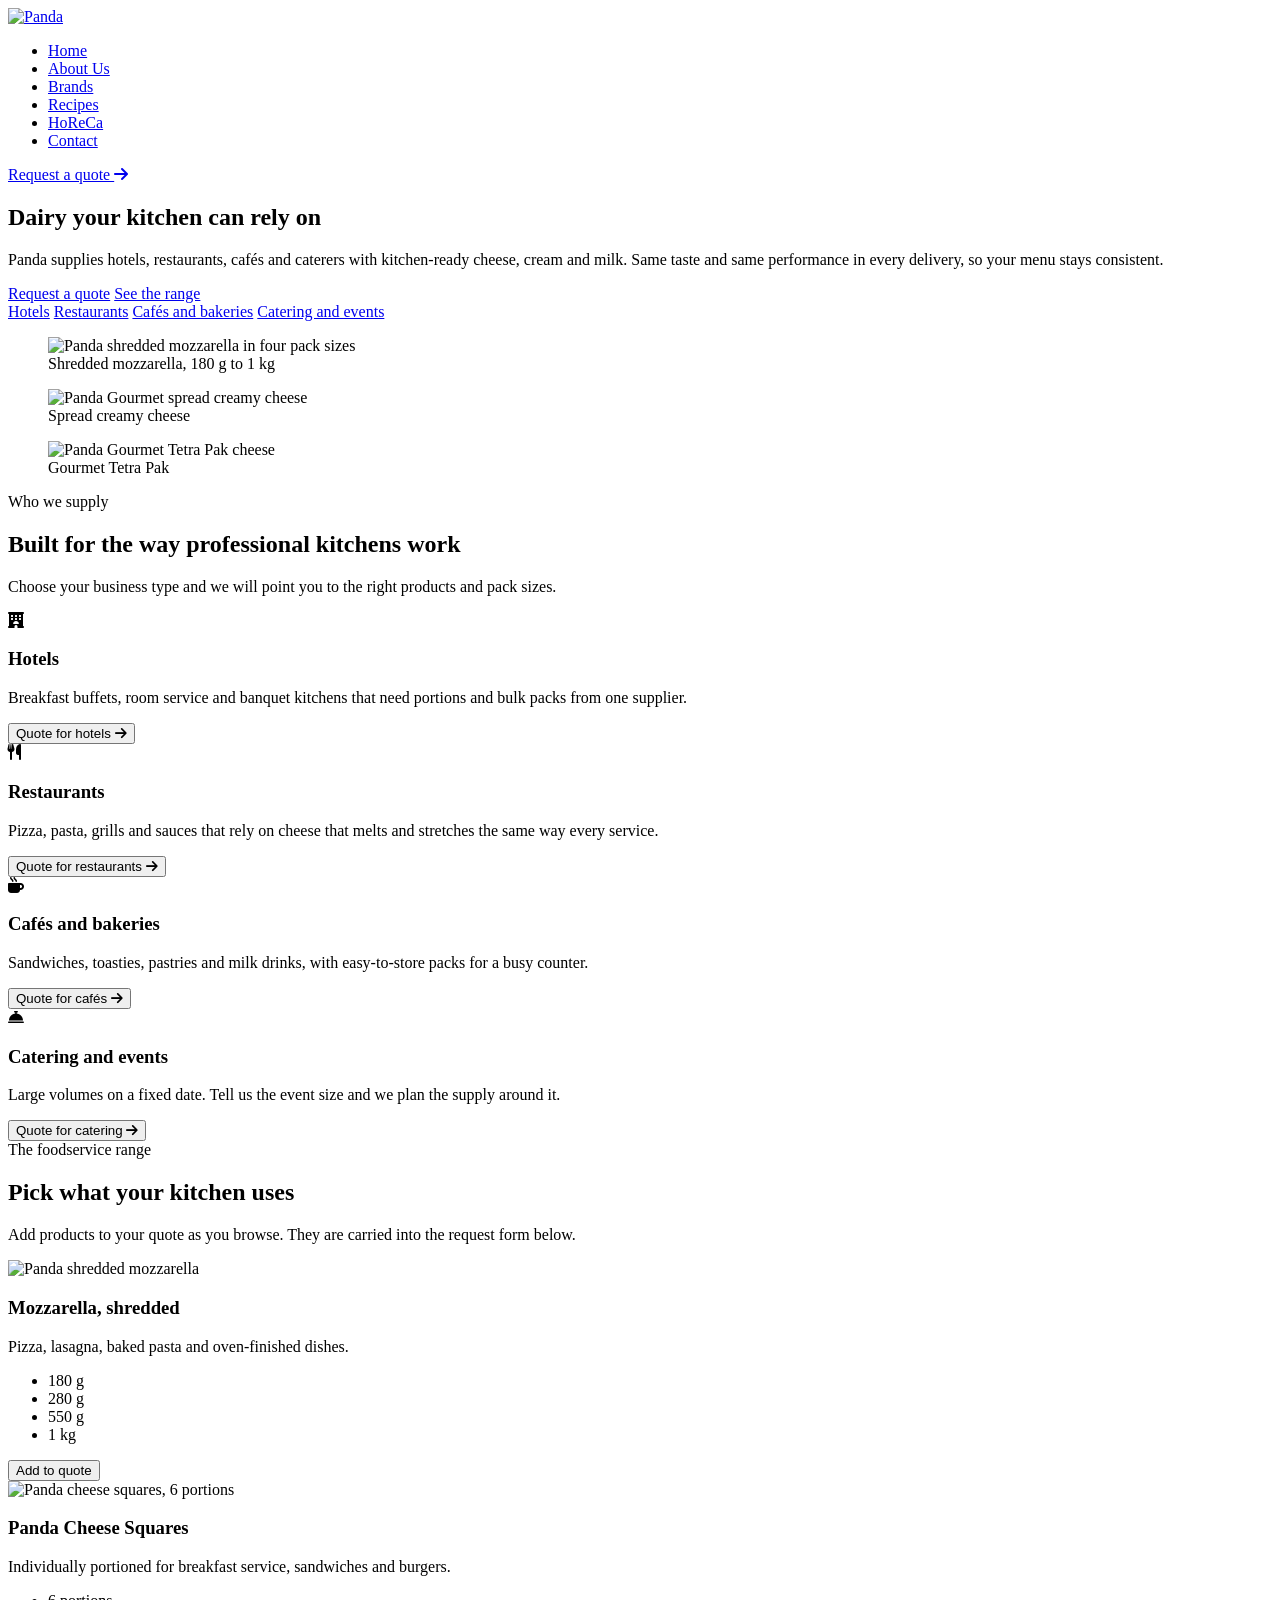
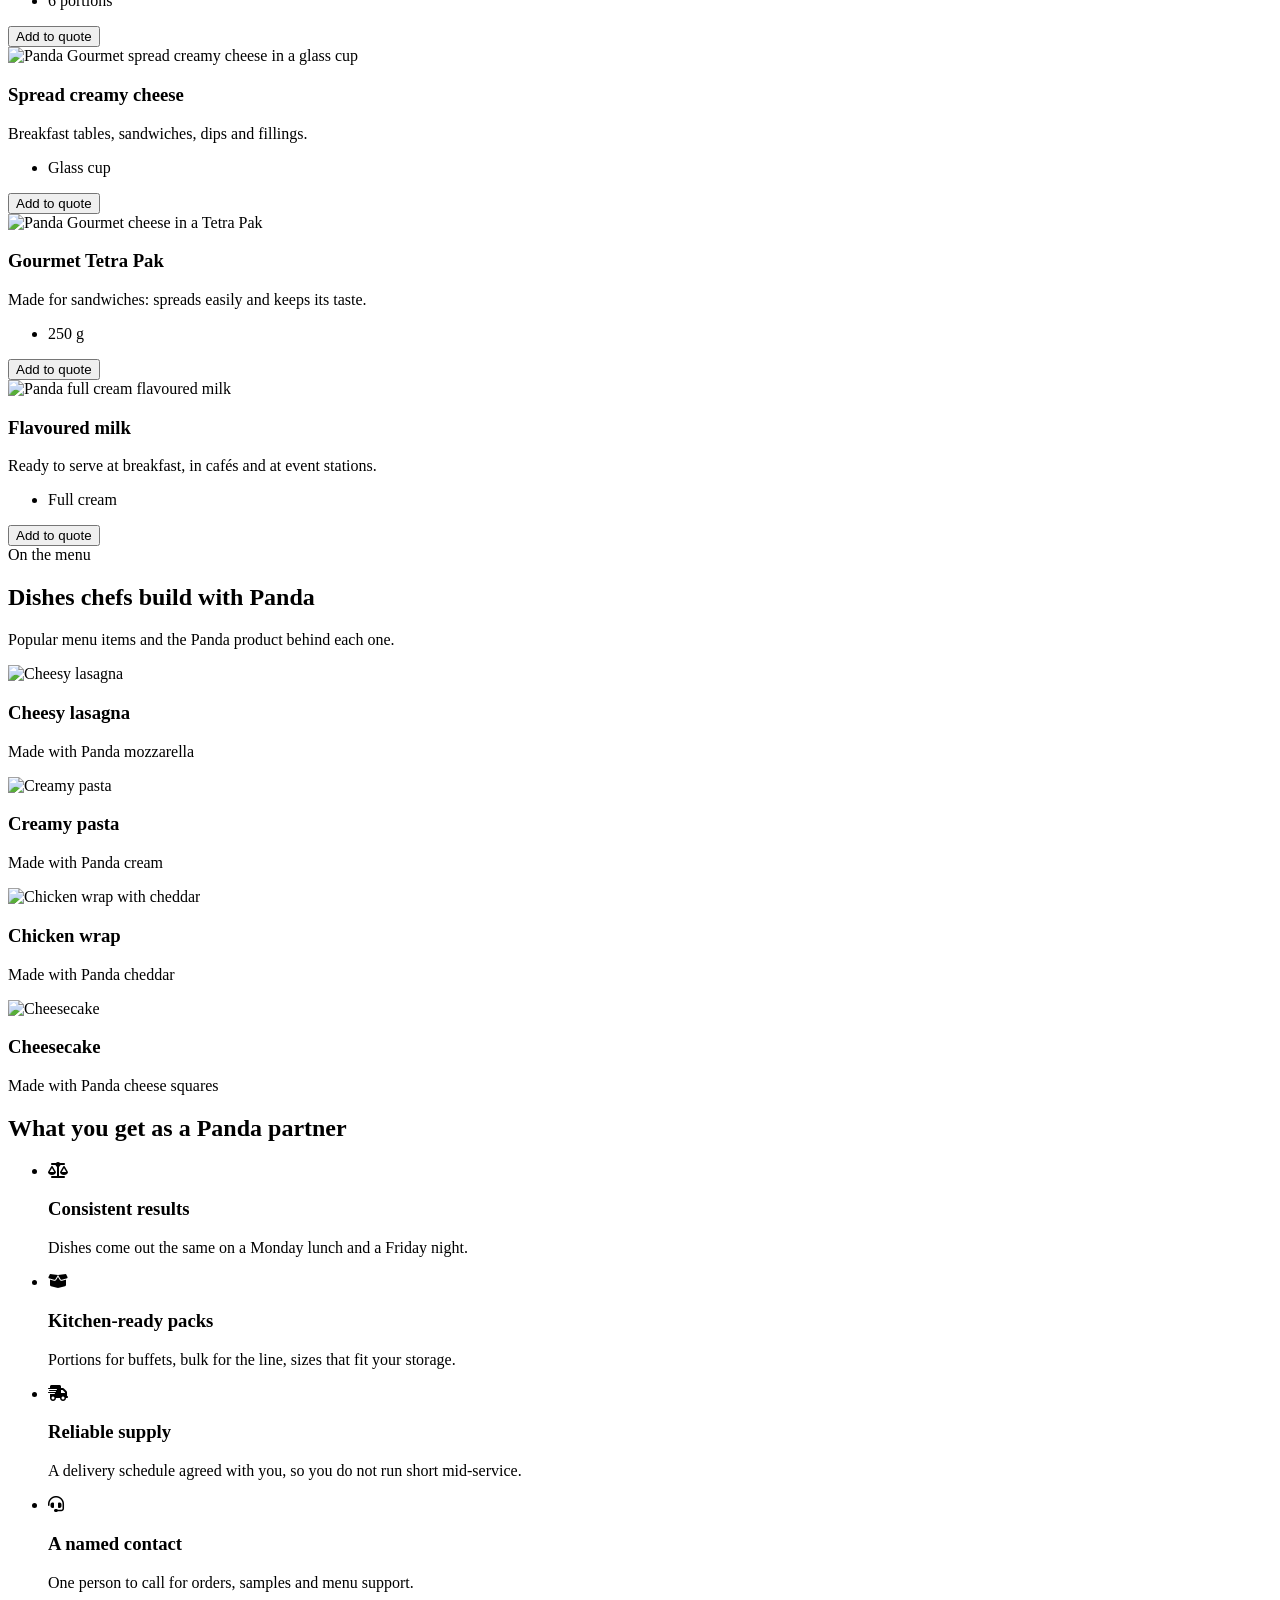
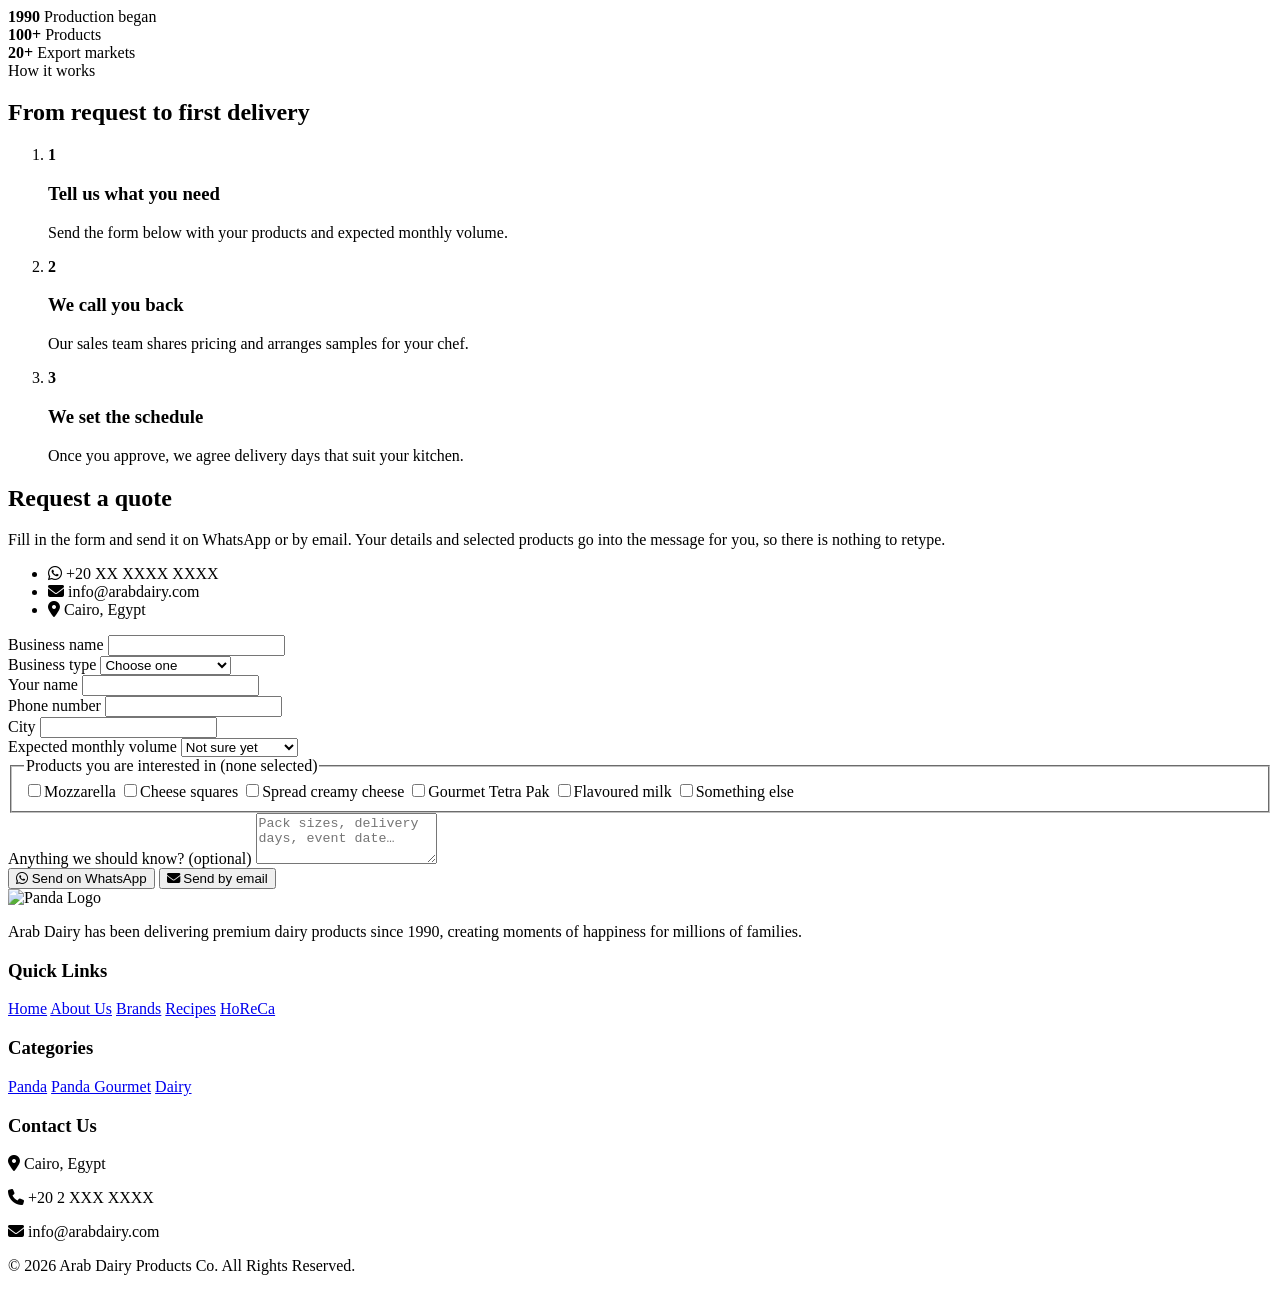
==== horeca.html @ bd4330ee "Add horeca.html for HoReCa section of website This HTML file contains the structure and content for " ====
<!DOCTYPE html>
<html lang="en">
 
<head>
 
    <meta charset="UTF-8">
    <meta name="viewport" content="width=device-width, initial-scale=1.0">
 
    <title>Panda for HoReCa | Arab Dairy</title>
    <meta name="description"
        content="Panda dairy for hotels, restaurants, cafés and caterers. Kitchen-ready packs, dependable supply and a quote in one message.">
 
    <!-- Your existing stylesheet first, then the HoReCa additions -->
    <link rel="stylesheet" href="style.css">
    <link rel="stylesheet" href="horeca.css">
 
    <!-- Font Awesome -->
    <link rel="stylesheet"
        href="https://cdnjs.cloudflare.com/ajax/libs/font-awesome/6.7.2/css/all.min.css">
 
    <!-- Google Font -->
    <link href="https://fonts.googleapis.com/css2?family=Poppins:wght@300;400;500;600;700;800&display=swap"
        rel="stylesheet">
 
</head>
 
<body class="horeca">
 
    <!-- ===========================
            HEADER
    ============================ -->
 
    <header>
 
        <nav class="navbar">
 
            <a href="index.html" class="logo">
                <img src="images/image014.png" alt="Panda">
            </a>
 
            <ul class="nav-links">
                <li><a href="index.html">Home</a></li>
                <li><a href="index.html#about">About Us</a></li>
                <li><a href="index.html#brands">Brands</a></li>
                <li><a href="index.html#recipes">Recipes</a></li>
                <li><a href="horeca.html" class="active">HoReCa</a></li>
                <li><a href="#contact">Contact</a></li>
            </ul>
 
            <a href="#quote" class="btn-nav">
                Request a quote
                <i class="fa-solid fa-arrow-right"></i>
            </a>
 
        </nav>
 
    </header>
 
 
    <main>
 
    <!-- ===========================
            HERO
    ============================ -->
 
    <section class="hc-hero">
 
        <div class="hc-hero-text">
 
            <h1>Dairy your kitchen can rely on</h1>
 
            <p class="lead">
                Panda supplies hotels, restaurants, cafés and caterers with
                kitchen-ready cheese, cream and milk. Same taste and same
                performance in every delivery, so your menu stays consistent.
            </p>
 
            <div class="hero-buttons">
                <a href="#quote" class="btn-primary">Request a quote</a>
                <a href="#range" class="btn-secondary">See the range</a>
            </div>
 
            <div class="hc-audience" aria-label="Who we supply">
                <a href="#segments">Hotels</a>
                <a href="#segments">Restaurants</a>
                <a href="#segments">Cafés and bakeries</a>
                <a href="#segments">Catering and events</a>
            </div>
 
        </div>
 
        <!-- Product board -->
        <div class="hc-board">
 
            <figure class="hc-tile hc-tile-lg">
                <img src="180g-280g-550g-1Kilo%20(1).png" alt="Panda shredded mozzarella in four pack sizes">
                <figcaption>Shredded mozzarella, 180 g to 1 kg</figcaption>
            </figure>
 
            <figure class="hc-tile">
                <img src="Gourmet-900%20cream-mouckup.png" alt="Panda Gourmet spread creamy cheese">
                <figcaption>Spread creamy cheese</figcaption>
            </figure>
 
            <figure class="hc-tile">
                <img src="PG%20Tetrapak250.jpeg" alt="Panda Gourmet Tetra Pak cheese">
                <figcaption>Gourmet Tetra Pak</figcaption>
            </figure>
 
        </div>
 
    </section>
 
 
    <!-- ===========================
            WHO WE SUPPLY
    ============================ -->
 
    <section class="hc-segments" id="segments">
 
        <div class="section-title">
            <span>Who we supply</span>
            <h2>Built for the way professional kitchens work</h2>
            <p>
                Choose your business type and we will point you to the
                right products and pack sizes.
            </p>
        </div>
 
        <div class="hc-segment-grid">
 
            <article class="hc-segment">
                <div class="hc-icon"><i class="fa-solid fa-hotel"></i></div>
                <h3>Hotels</h3>
                <p>Breakfast buffets, room service and banquet kitchens that need portions and bulk packs from one supplier.</p>
                <button type="button" class="hc-link" data-type="Hotel">
                    Quote for hotels <i class="fa-solid fa-arrow-right"></i>
                </button>
            </article>
 
            <article class="hc-segment">
                <div class="hc-icon"><i class="fa-solid fa-utensils"></i></div>
                <h3>Restaurants</h3>
                <p>Pizza, pasta, grills and sauces that rely on cheese that melts and stretches the same way every service.</p>
                <button type="button" class="hc-link" data-type="Restaurant">
                    Quote for restaurants <i class="fa-solid fa-arrow-right"></i>
                </button>
            </article>
 
            <article class="hc-segment">
                <div class="hc-icon"><i class="fa-solid fa-mug-hot"></i></div>
                <h3>Cafés and bakeries</h3>
                <p>Sandwiches, toasties, pastries and milk drinks, with easy-to-store packs for a busy counter.</p>
                <button type="button" class="hc-link" data-type="Café or bakery">
                    Quote for cafés <i class="fa-solid fa-arrow-right"></i>
                </button>
            </article>
 
            <article class="hc-segment">
                <div class="hc-icon"><i class="fa-solid fa-bell-concierge"></i></div>
                <h3>Catering and events</h3>
                <p>Large volumes on a fixed date. Tell us the event size and we plan the supply around it.</p>
                <button type="button" class="hc-link" data-type="Catering or events">
                    Quote for catering <i class="fa-solid fa-arrow-right"></i>
                </button>
            </article>
 
        </div>
 
    </section>
 
 
    <!-- ===========================
            PRODUCT RANGE
    ============================ -->
 
    <section class="hc-range" id="range">
 
        <div class="section-title">
            <span>The foodservice range</span>
            <h2>Pick what your kitchen uses</h2>
            <p>
                Add products to your quote as you browse. They are
                carried into the request form below.
            </p>
        </div>
 
        <!--
            TODO: confirm pack sizes and add any foodservice items
            (cheddar, cooking cream, etc.) with their own photos.
        -->
 
        <div class="hc-product-grid">
 
            <article class="hc-product">
                <div class="hc-product-img">
                    <img src="180g-280g-550g-1Kilo%20(1).png" alt="Panda shredded mozzarella">
                </div>
                <div class="hc-product-body">
                    <h3>Mozzarella, shredded</h3>
                    <p>Pizza, lasagna, baked pasta and oven-finished dishes.</p>
                    <ul class="hc-sizes">
                        <li>180 g</li><li>280 g</li><li>550 g</li><li>1 kg</li>
                    </ul>
                    <button type="button" class="hc-add" data-product="Mozzarella (shredded)">Add to quote</button>
                </div>
            </article>
 
            <article class="hc-product">
                <div class="hc-product-img">
                    <img src="6%20pc.jpeg" alt="Panda cheese squares, 6 portions">
                </div>
                <div class="hc-product-body">
                    <h3>Panda Cheese Squares</h3>
                    <p>Individually portioned for breakfast service, sandwiches and burgers.</p>
                    <ul class="hc-sizes">
                        <li>6 portions</li>
                    </ul>
                    <button type="button" class="hc-add" data-product="Panda Cheese Squares">Add to quote</button>
                </div>
            </article>
 
            <article class="hc-product">
                <div class="hc-product-img">
                    <img src="Gourmet-900%20cream-mouckup.png" alt="Panda Gourmet spread creamy cheese in a glass cup">
                </div>
                <div class="hc-product-body">
                    <h3>Spread creamy cheese</h3>
                    <p>Breakfast tables, sandwiches, dips and fillings.</p>
                    <ul class="hc-sizes">
                        <li>Glass cup</li>
                    </ul>
                    <button type="button" class="hc-add" data-product="Spread creamy cheese">Add to quote</button>
                </div>
            </article>
 
            <article class="hc-product">
                <div class="hc-product-img">
                    <img src="PG%20Tetrapak250.jpeg" alt="Panda Gourmet cheese in a Tetra Pak">
                </div>
                <div class="hc-product-body">
                    <h3>Gourmet Tetra Pak</h3>
                    <p>Made for sandwiches: spreads easily and keeps its taste.</p>
                    <ul class="hc-sizes">
                        <li>250 g</li>
                    </ul>
                    <button type="button" class="hc-add" data-product="Gourmet Tetra Pak">Add to quote</button>
                </div>
            </article>
 
            <article class="hc-product">
                <div class="hc-product-img">
                    <img src="flavored-milk1%20(1).png" alt="Panda full cream flavoured milk">
                </div>
                <div class="hc-product-body">
                    <h3>Flavoured milk</h3>
                    <p>Ready to serve at breakfast, in cafés and at event stations.</p>
                    <ul class="hc-sizes">
                        <li>Full cream</li>
                    </ul>
                    <button type="button" class="hc-add" data-product="Flavoured milk">Add to quote</button>
                </div>
            </article>
 
        </div>
 
    </section>
 
 
    <!-- ===========================
            KITCHEN RECIPES
    ============================ -->
 
    <section class="hc-dishes" id="dishes">
 
        <div class="section-title">
            <span>On the menu</span>
            <h2>Dishes chefs build with Panda</h2>
            <p>
                Popular menu items and the Panda product behind each one.
            </p>
        </div>
 
        <div class="hc-dish-grid">
 
            <article class="hc-dish">
                <img src="images/recipes/dinner1.jpg" alt="Cheesy lasagna">
                <div>
                    <h3>Cheesy lasagna</h3>
                    <p>Made with Panda mozzarella</p>
                </div>
            </article>
 
            <article class="hc-dish">
                <img src="images/recipes/lunch1.jpg" alt="Creamy pasta">
                <div>
                    <h3>Creamy pasta</h3>
                    <p>Made with Panda cream</p>
                </div>
            </article>
 
            <article class="hc-dish">
                <img src="images/recipes/lunch2.jpg" alt="Chicken wrap with cheddar">
                <div>
                    <h3>Chicken wrap</h3>
                    <p>Made with Panda cheddar</p>
                </div>
            </article>
 
            <article class="hc-dish">
                <img src="images/recipes/dessert1.jpg" alt="Cheesecake">
                <div>
                    <h3>Cheesecake</h3>
                    <p>Made with Panda cheese squares</p>
                </div>
            </article>
 
        </div>
 
    </section>
 
 
    <!-- ===========================
            WHY PANDA + NUMBERS
    ============================ -->
 
    <section class="hc-why">
 
        <div class="hc-why-inner">
 
            <div class="hc-why-copy">
                <h2>What you get as a Panda partner</h2>
 
                <ul class="hc-benefits">
                    <li>
                        <i class="fa-solid fa-scale-balanced"></i>
                        <div>
                            <h3>Consistent results</h3>
                            <p>Dishes come out the same on a Monday lunch and a Friday night.</p>
                        </div>
                    </li>
                    <li>
                        <i class="fa-solid fa-box-open"></i>
                        <div>
                            <h3>Kitchen-ready packs</h3>
                            <p>Portions for buffets, bulk for the line, sizes that fit your storage.</p>
                        </div>
                    </li>
                    <li>
                        <i class="fa-solid fa-truck-fast"></i>
                        <div>
                            <h3>Reliable supply</h3>
                            <p>A delivery schedule agreed with you, so you do not run short mid-service.</p>
                        </div>
                    </li>
                    <li>
                        <i class="fa-solid fa-headset"></i>
                        <div>
                            <h3>A named contact</h3>
                            <p>One person to call for orders, samples and menu support.</p>
                        </div>
                    </li>
                </ul>
            </div>
 
            <div class="hc-numbers">
                <div>
                    <strong>1990</strong>
                    <span>Production began</span>
                </div>
                <div>
                    <strong>100+</strong>
                    <span>Products</span>
                </div>
                <div>
                    <strong>20+</strong>
                    <span>Export markets</span>
                </div>
            </div>
 
        </div>
 
    </section>
 
 
    <!-- ===========================
            HOW IT WORKS
    ============================ -->
 
    <section class="hc-steps">
 
        <div class="section-title">
            <span>How it works</span>
            <h2>From request to first delivery</h2>
        </div>
 
        <ol class="hc-step-list">
            <li>
                <b>1</b>
                <h3>Tell us what you need</h3>
                <p>Send the form below with your products and expected monthly volume.</p>
            </li>
            <li>
                <b>2</b>
                <h3>We call you back</h3>
                <p>Our sales team shares pricing and arranges samples for your chef.</p>
            </li>
            <li>
                <b>3</b>
                <h3>We set the schedule</h3>
                <p>Once you approve, we agree delivery days that suit your kitchen.</p>
            </li>
        </ol>
 
    </section>
 
 
    <!-- ===========================
            QUOTE FORM
    ============================ -->
 
    <section class="hc-quote" id="quote">
 
        <div class="hc-quote-grid">
 
            <div class="hc-quote-side">
                <h2>Request a quote</h2>
                <p>
                    Fill in the form and send it on WhatsApp or by email.
                    Your details and selected products go into the message
                    for you, so there is nothing to retype.
                </p>
 
                <ul class="hc-contact-list">
                    <li><i class="fa-brands fa-whatsapp"></i> +20 XX XXXX XXXX</li>
                    <li><i class="fa-solid fa-envelope"></i> info@arabdairy.com</li>
                    <li><i class="fa-solid fa-location-dot"></i> Cairo, Egypt</li>
                </ul>
 
                <!-- TODO: add the PDF to /downloads and uncomment
                <a href="downloads/panda-horeca-catalog.pdf" class="btn-secondary" download>
                    <i class="fa-solid fa-file-arrow-down"></i> Download the catalog
                </a>
                -->
            </div>
 
            <form id="quoteForm" class="hc-form" novalidate>
 
                <div class="hc-field">
                    <label for="business">Business name</label>
                    <input id="business" name="business" type="text" autocomplete="organization" required>
                </div>
 
                <div class="hc-field">
                    <label for="btype">Business type</label>
                    <select id="btype" name="btype" required>
                        <option value="">Choose one</option>
                        <option>Hotel</option>
                        <option>Restaurant</option>
                        <option>Café or bakery</option>
                        <option>Catering or events</option>
                        <option>Other</option>
                    </select>
                </div>
 
                <div class="hc-field">
                    <label for="person">Your name</label>
                    <input id="person" name="person" type="text" autocomplete="name" required>
                </div>
 
                <div class="hc-field">
                    <label for="phone">Phone number</label>
                    <input id="phone" name="phone" type="tel" autocomplete="tel" required>
                </div>
 
                <div class="hc-field">
                    <label for="city">City</label>
                    <input id="city" name="city" type="text" autocomplete="address-level2" required>
                </div>
 
                <div class="hc-field">
                    <label for="volume">Expected monthly volume</label>
                    <select id="volume" name="volume">
                        <option value="">Not sure yet</option>
                        <option>Under 100 kg</option>
                        <option>100 to 500 kg</option>
                        <option>500 kg to 2 tons</option>
                        <option>Over 2 tons</option>
                    </select>
                </div>
 
                <fieldset class="hc-field hc-wide">
                    <legend>Products you are interested in <span id="selCount" aria-live="polite">(none selected)</span></legend>
                    <div class="hc-checks">
                        <label><input type="checkbox" name="products" value="Mozzarella (shredded)"><span>Mozzarella</span></label>
                        <label><input type="checkbox" name="products" value="Panda Cheese Squares"><span>Cheese squares</span></label>
                        <label><input type="checkbox" name="products" value="Spread creamy cheese"><span>Spread creamy cheese</span></label>
                        <label><input type="checkbox" name="products" value="Gourmet Tetra Pak"><span>Gourmet Tetra Pak</span></label>
                        <label><input type="checkbox" name="products" value="Flavoured milk"><span>Flavoured milk</span></label>
                        <label><input type="checkbox" name="products" value="Other products"><span>Something else</span></label>
                    </div>
                </fieldset>
 
                <div class="hc-field hc-wide">
                    <label for="notes">Anything we should know? (optional)</label>
                    <textarea id="notes" name="notes" rows="3"
                        placeholder="Pack sizes, delivery days, event date…"></textarea>
                </div>
 
                <p id="formMsg" class="hc-msg hc-wide" role="alert" hidden></p>
 
                <div class="hc-actions hc-wide">
                    <button type="button" class="btn-primary" data-channel="whatsapp">
                        <i class="fa-brands fa-whatsapp"></i> Send on WhatsApp
                    </button>
                    <button type="button" class="btn-secondary" data-channel="email">
                        <i class="fa-solid fa-envelope"></i> Send by email
                    </button>
                </div>
 
            </form>
 
        </div>
 
    </section>
 
    </main>
 
 
    <!-- ===========================
            FOOTER
    ============================ -->
 
    <footer id="contact">
 
        <div class="footer-container">
 
            <div class="footer-box">
                <img src="images/logo-white.png" class="footer-logo" alt="Panda Logo">
                <p>
                    Arab Dairy has been delivering premium dairy
                    products since 1990, creating moments of happiness
                    for millions of families.
                </p>
            </div>
 
            <div class="footer-box">
                <h3>Quick Links</h3>
                <a href="index.html">Home</a>
                <a href="index.html#about">About Us</a>
                <a href="index.html#brands">Brands</a>
                <a href="index.html#recipes">Recipes</a>
                <a href="horeca.html">HoReCa</a>
            </div>
 
            <div class="footer-box">
                <h3>Categories</h3>
                <a href="index.html#brands">Panda</a>
                <a href="index.html#brands">Panda Gourmet</a>
                <a href="index.html#brands">Dairy</a>
            </div>
 
            <div class="footer-box">
                <h3>Contact Us</h3>
                <p><i class="fa-solid fa-location-dot"></i> Cairo, Egypt</p>
                <p><i class="fa-solid fa-phone"></i> +20 2 XXX XXXX</p>
                <p><i class="fa-solid fa-envelope"></i> info@arabdairy.com</p>
            </div>
 
        </div>
 
        <div class="footer-bottom">
            <p>© 2026 Arab Dairy Products Co. All Rights Reserved.</p>
        </div>
 
    </footer>
 
    <script src="horeca.js"></script>
 
</body>
 
</html>
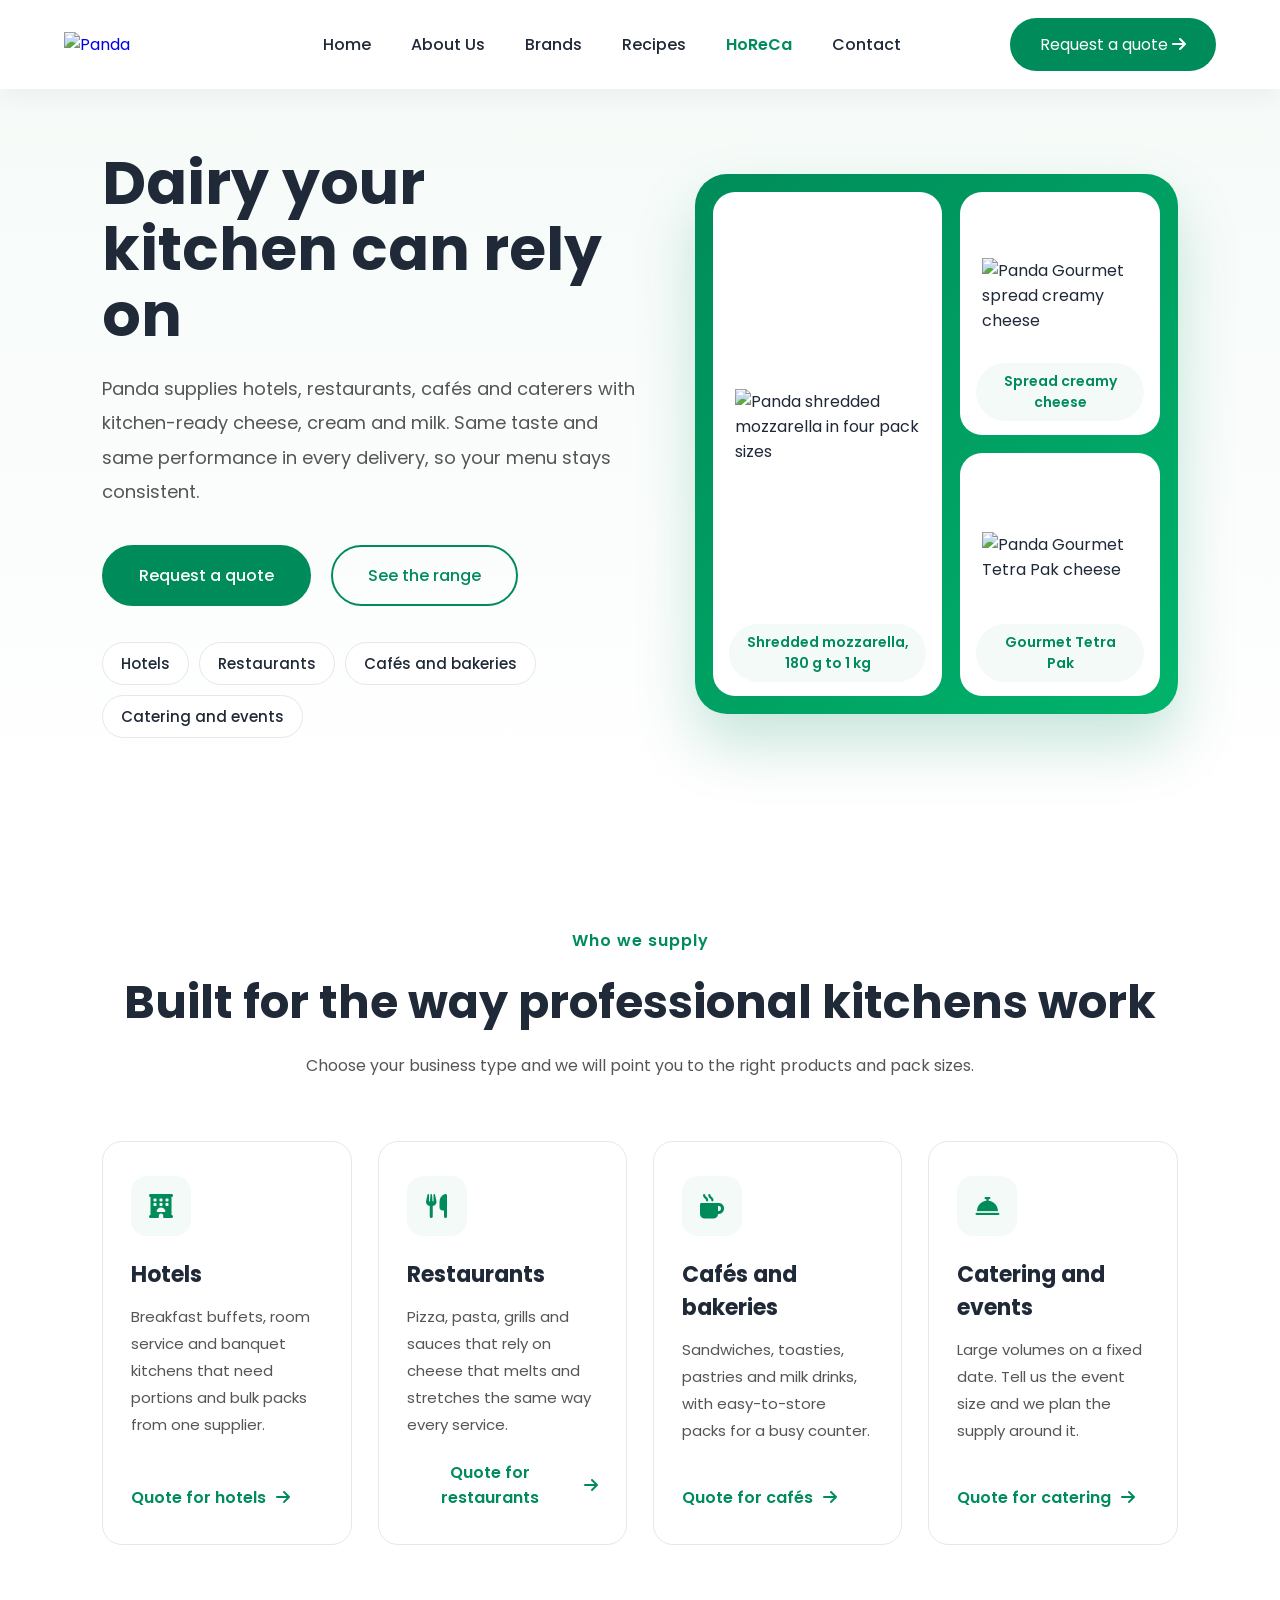
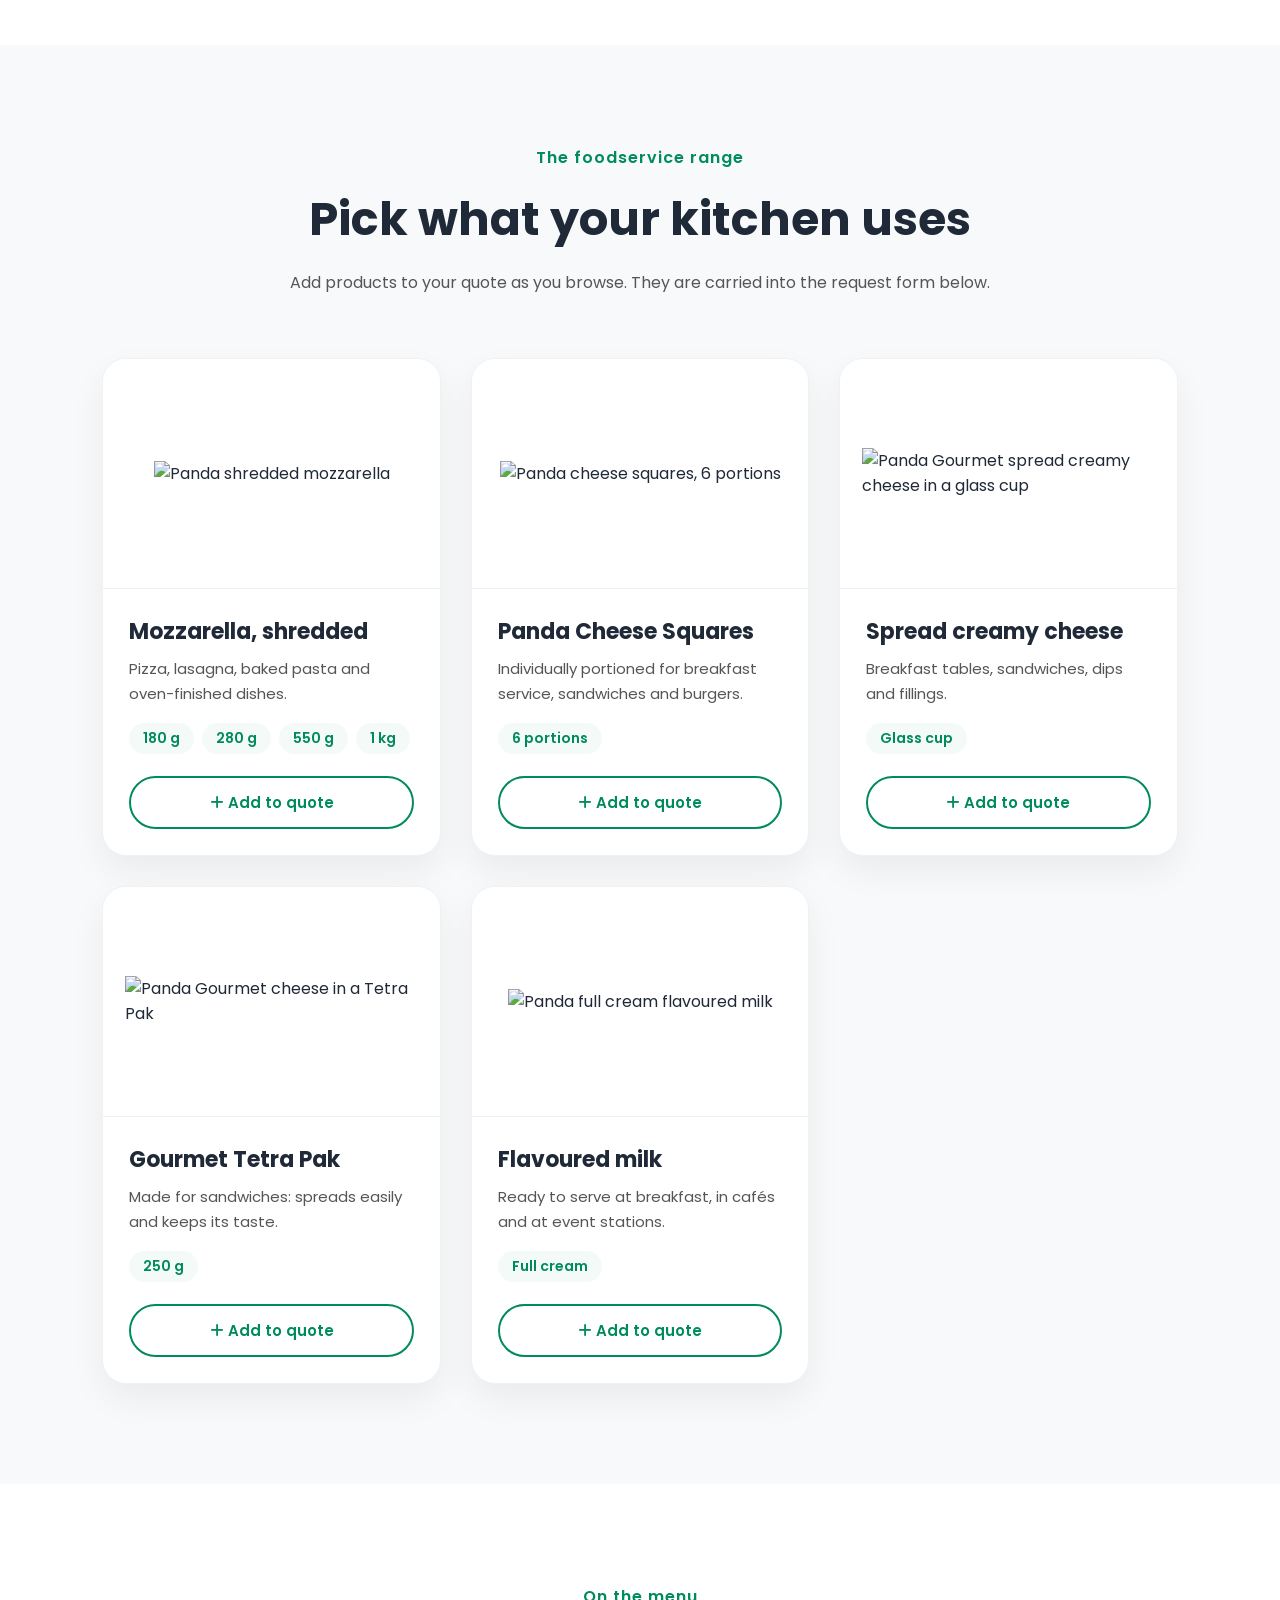
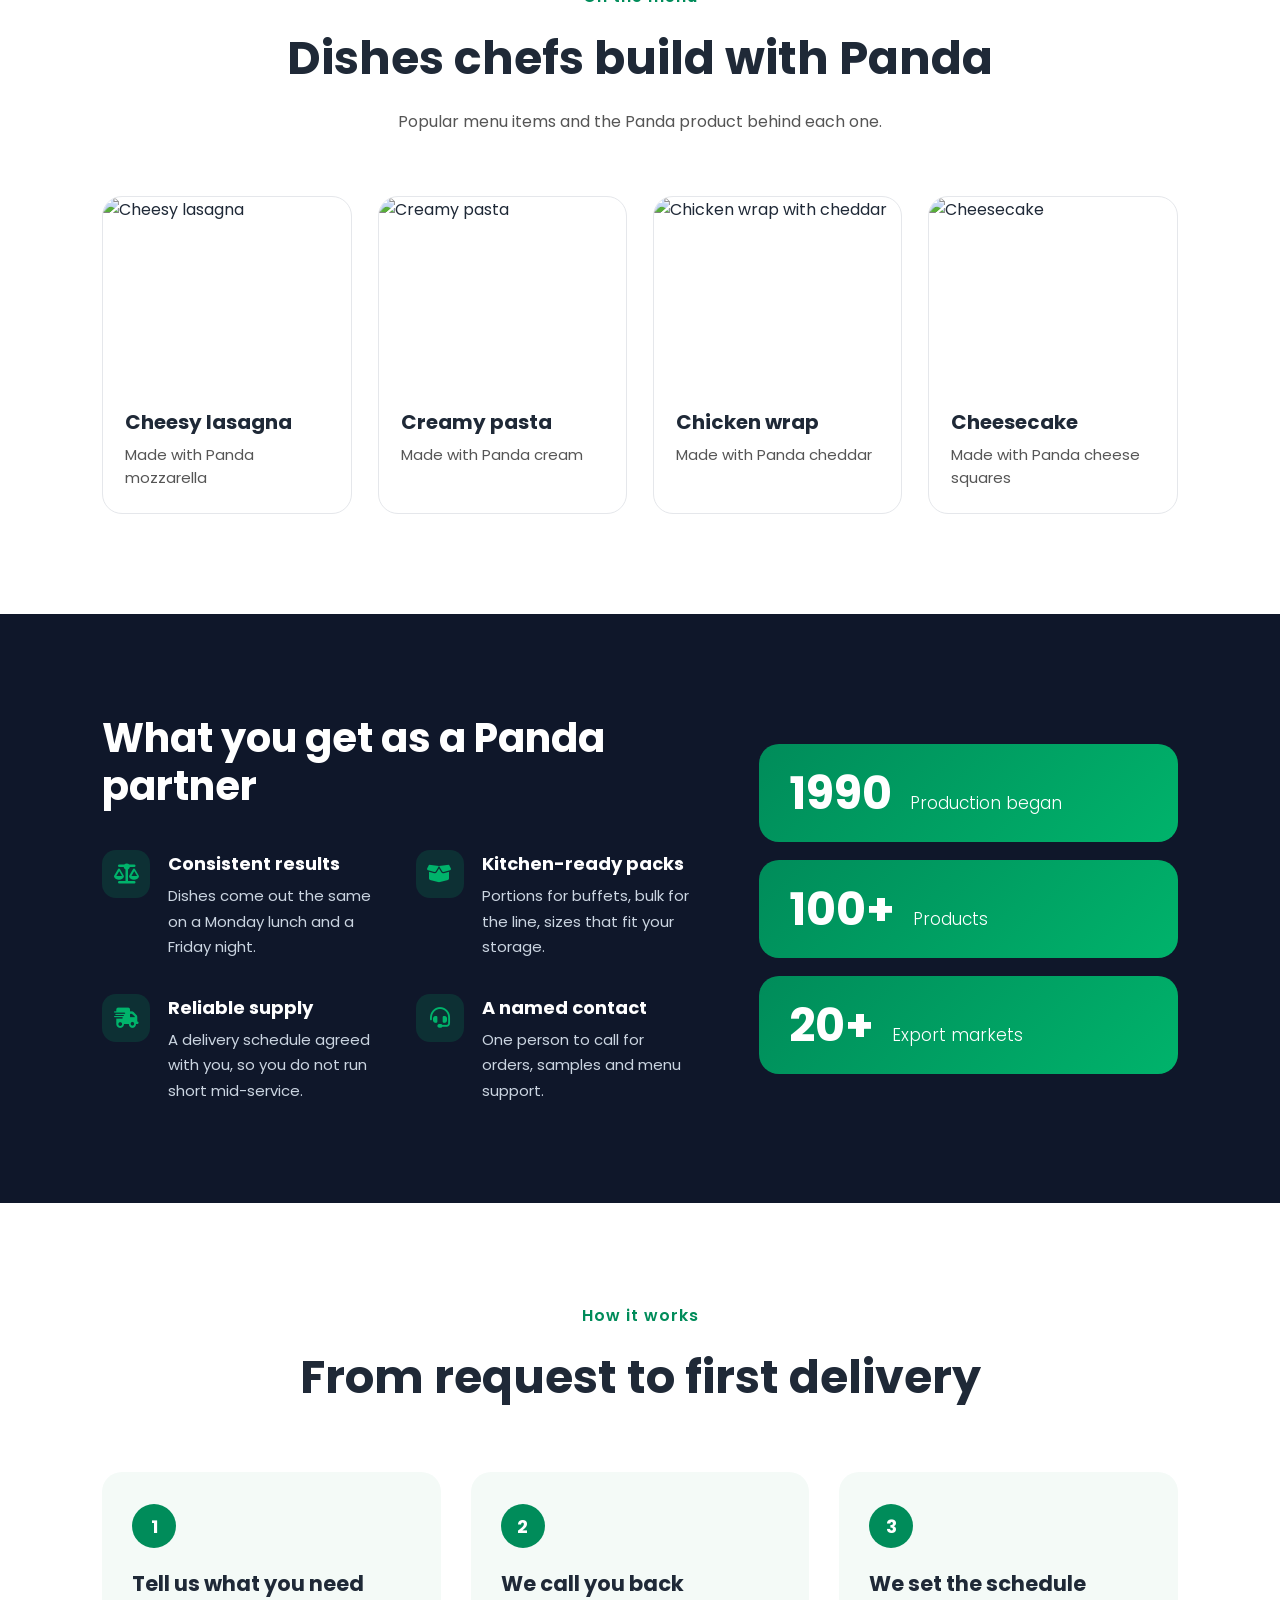
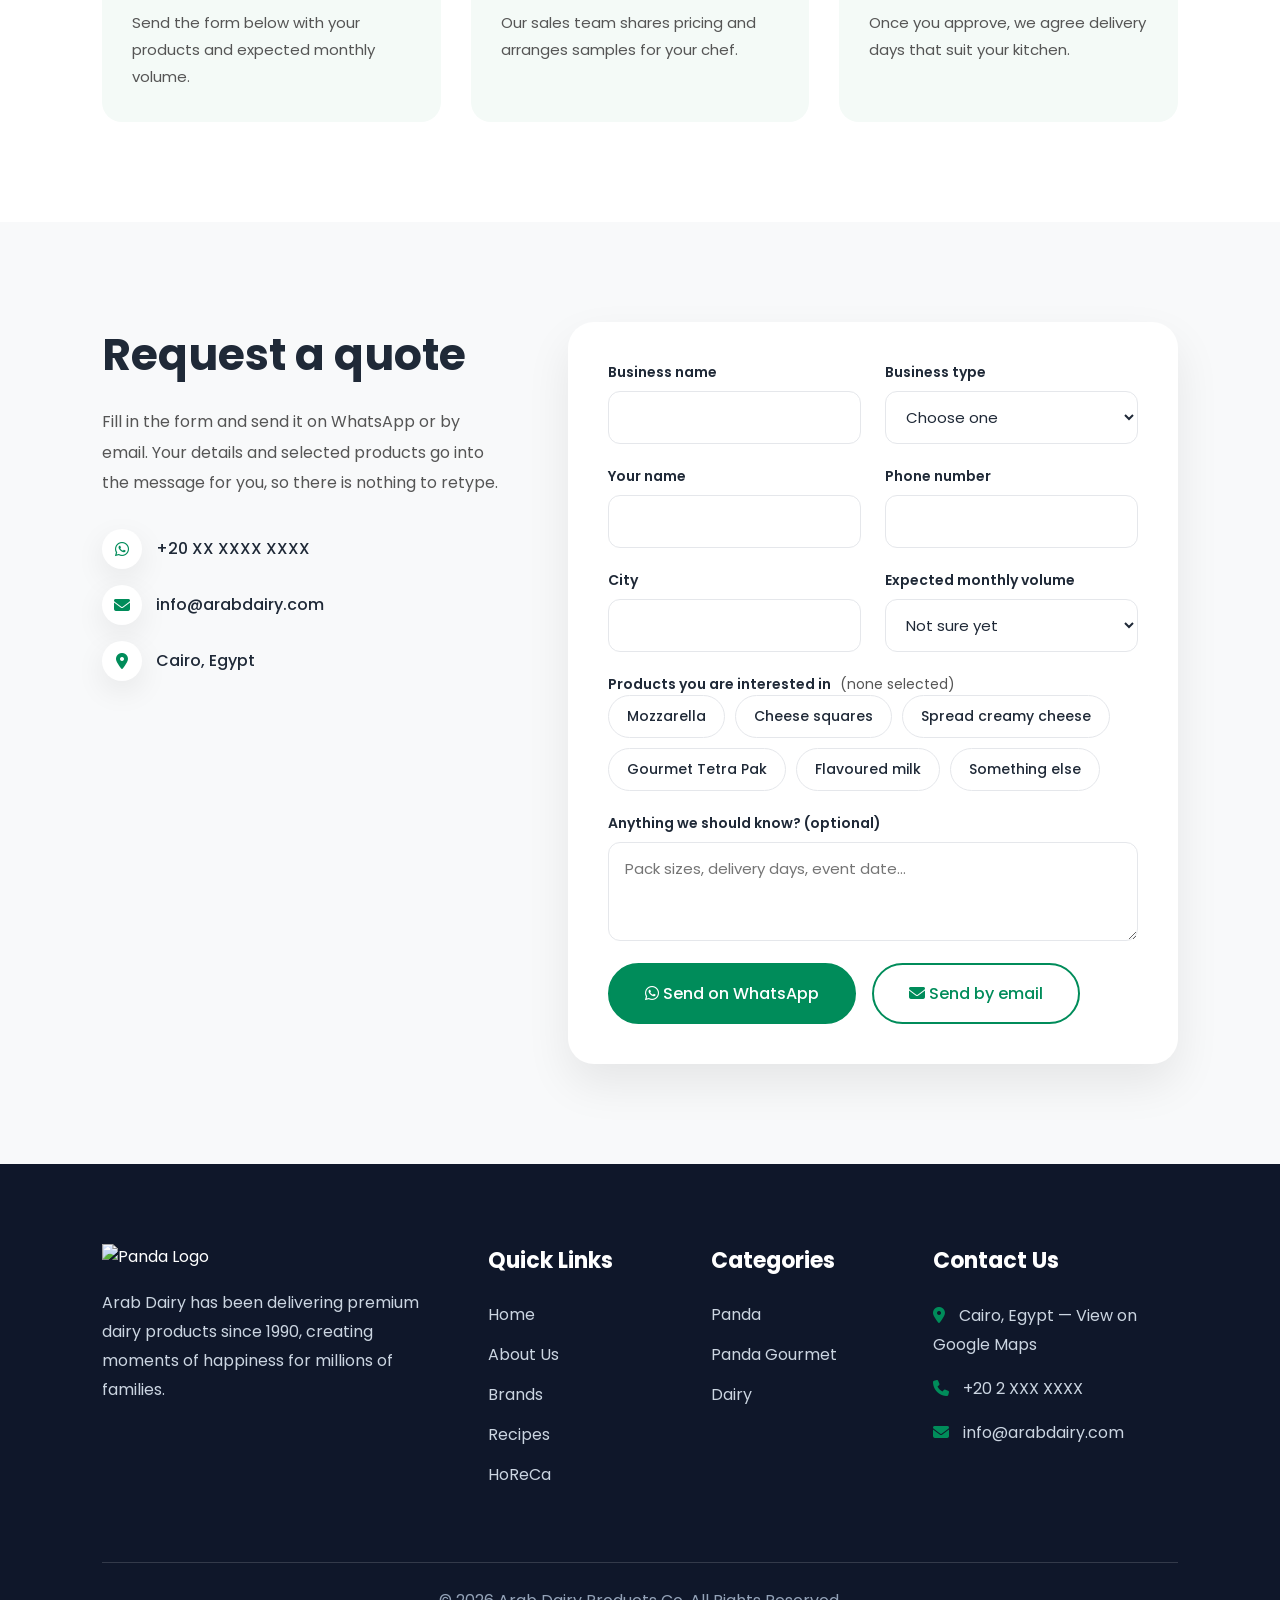
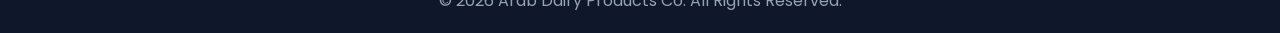
==== commit a76f23e3: "Update horeca.html Updated contact information to include a link to Google Maps." ====
--- a/horeca.html
+++ b/horeca.html
@@ -562,7 +562,14 @@
  
             <div class="footer-box">
                 <h3>Contact Us</h3>
-                <p><i class="fa-solid fa-location-dot"></i> Cairo, Egypt</p>
+               <p>
+    <a href="https://www.google.com/maps/search/?api=1&query=Arab+Dairy+Cairo"
+       target="_blank"
+       rel="noopener noreferrer">
+        <i class="fa-solid fa-location-dot"></i>
+        Cairo, Egypt — View on Google Maps
+    </a>
+</p>
                 <p><i class="fa-solid fa-phone"></i> +20 2 XXX XXXX</p>
                 <p><i class="fa-solid fa-envelope"></i> info@arabdairy.com</p>
             </div>
--- a/style.css
+++ b/style.css
@@ -0,0 +1,2056 @@
+/*==========================================
+            GOOGLE FONT
+==========================================*/
+
+@import url('https://fonts.googleapis.com/css2?family=Poppins:wght@300;400;500;600;700;800&display=swap');
+
+/*==========================================
+            ROOT
+==========================================*/
+
+:root{
+
+    --primary:#008C5A;
+    --secondary:#00B36B;
+    --dark:#1F2937;
+    --text:#555;
+    --white:#fff;
+    --light:#F8F9FA;
+    --gray:#E5E7EB;
+    --shadow:0 10px 30px rgba(0,0,0,.08);
+    --radius:20px;
+    --transition:.4s;
+
+}
+
+/*==========================================
+            RESET
+==========================================*/
+
+*{
+
+    margin:0;
+    padding:0;
+    box-sizing:border-box;
+
+}
+
+html{
+
+    scroll-behavior:smooth;
+
+}
+
+body{
+
+    font-family:'Poppins',sans-serif;
+    color:var(--dark);
+    overflow-x:hidden;
+    background:#fff;
+
+}
+
+img{
+
+    width:100%;
+    display:block;
+
+}
+
+a{
+
+    text-decoration:none;
+
+}
+
+ul{
+
+    list-style:none;
+
+}
+
+section{
+
+    padding:100px 8%;
+
+}
+
+/*==========================================
+            SCROLLBAR
+==========================================*/
+
+::-webkit-scrollbar{
+
+    width:10px;
+
+}
+
+::-webkit-scrollbar-track{
+
+    background:#f5f5f5;
+
+}
+
+::-webkit-scrollbar-thumb{
+
+    background:var(--primary);
+    border-radius:20px;
+
+}
+
+::-webkit-scrollbar-thumb:hover{
+
+    background:var(--secondary);
+
+}
+
+/*==========================================
+            NAVBAR
+==========================================*/
+
+header{
+
+    position:fixed;
+    top:0;
+    left:0;
+    width:100%;
+    z-index:1000;
+
+    backdrop-filter:blur(20px);
+
+    background:rgba(255,255,255,.85);
+
+    box-shadow:0 5px 25px rgba(0,0,0,.05);
+
+}
+
+.navbar{
+
+    width:90%;
+    max-width:1400px;
+
+    margin:auto;
+
+    display:flex;
+
+    justify-content:space-between;
+
+    align-items:center;
+
+    padding:18px 0;
+
+}
+
+.logo img{
+
+    width:150px;
+
+}
+
+.nav-links{
+
+    display:flex;
+    gap:40px;
+
+}
+
+.nav-links a{
+
+    color:var(--dark);
+
+    font-weight:500;
+
+    transition:var(--transition);
+
+}
+
+.nav-links a:hover{
+
+    color:var(--primary);
+
+}
+
+.btn-nav{
+
+    padding:14px 30px;
+
+    border-radius:40px;
+
+    background:var(--primary);
+
+    color:white;
+
+    transition:.4s;
+
+}
+
+.btn-nav:hover{
+
+    transform:translateY(-3px);
+
+    background:var(--secondary);
+
+}
+
+
+/*==========================================
+            SECTION TITLE
+==========================================*/
+
+.section-title{
+
+    text-align:center;
+
+    margin-bottom:60px;
+
+}
+
+.section-title span{
+
+    color:var(--primary);
+
+    font-weight:600;
+
+    letter-spacing:3px;
+
+}
+
+.section-title h2{
+
+    font-size:46px;
+
+    margin:15px 0;
+
+}
+
+.section-title p{
+
+    max-width:700px;
+
+    margin:auto;
+
+    color:var(--text);
+
+    line-height:1.8;
+
+}
+
+/*==========================================
+            FLOAT ANIMATION
+==========================================*/
+
+@keyframes float{
+
+    0%{
+
+        transform:translateY(0);
+
+    }
+
+    50%{
+
+        transform:translateY(-18px);
+
+    }
+
+    100%{
+
+        transform:translateY(0);
+
+    }
+
+}
+/*==========================================
+            ABOUT
+==========================================*/
+
+.about{
+
+    display:grid;
+    grid-template-columns:repeat(2,1fr);
+    gap:70px;
+    align-items:center;
+
+}
+
+.about-image img{
+
+    border-radius:25px;
+    box-shadow:0 20px 40px rgba(0,0,0,.08);
+
+}
+
+.about-content span{
+
+    color:var(--primary);
+    font-weight:600;
+    letter-spacing:2px;
+    text-transform:uppercase;
+
+}
+
+.about-content h2{
+
+    font-size:48px;
+    margin:20px 0;
+
+}
+
+.about-content p{
+
+    color:#666;
+    line-height:1.9;
+    margin-bottom:20px;
+    font-size:17px;
+
+}
+
+.about-content .btn-primary{
+
+    display:inline-block;
+    margin-top:20px;
+
+}
+
+
+/*==========================================
+            BRANDS
+==========================================*/
+
+.categories{
+
+    background:#fff;
+
+}
+
+.category-container{
+
+    display:grid;
+
+    grid-template-columns:repeat(3,1fr);
+
+    gap:40px;
+
+    margin-top:70px;
+
+}
+
+.brand-card{
+
+    text-align:center;
+
+    padding:40px 30px;
+
+    border-radius:25px;
+
+    transition:.35s;
+
+}
+
+.brand-card:hover{
+
+    transform:translateY(-8px);
+
+}
+
+.brand-logo{
+
+    width:220px;
+
+    height:140px;
+
+    object-fit:contain;
+
+    margin:0 auto 30px;
+
+    transition:.35s;
+
+}
+
+.brand-card:hover .brand-logo{
+
+    transform:scale(1.08);
+
+}
+
+.brand-card h3{
+
+    font-size:30px;
+
+    margin-bottom:18px;
+
+    color:#222;
+
+}
+
+.brand-card a{
+
+    color:#008C5A;
+
+    font-weight:600;
+
+    font-size:17px;
+
+    text-decoration:none;
+
+    display:inline-flex;
+
+    align-items:center;
+
+    gap:10px;
+
+}
+
+.brand-card a i{
+
+    transition:.3s;
+
+}
+
+.brand-card:hover a i{
+
+    transform:translateX(6px);
+
+}
+
+@media(max-width:992px){
+
+.category-container{
+
+grid-template-columns:repeat(2,1fr);
+
+}
+
+}
+
+@media(max-width:768px){
+
+.category-container{
+
+grid-template-columns:1fr;
+
+}
+
+.brand-logo{
+
+width:180px;
+
+}
+
+}
+
+/*====================================================
+                BEST SELLERS
+====================================================*/
+
+.best-sellers{
+
+    padding:100px 8%;
+    background:#ffffff;
+
+}
+
+.carousel-container{
+
+    display:flex;
+    align-items:center;
+    justify-content:center;
+    gap:25px;
+    margin-top:60px;
+    position:relative;
+
+}
+
+/*=========================================
+            CAROUSEL
+=========================================*/
+
+.carousel-track{
+
+    display:flex;
+    gap:30px;
+
+    overflow:hidden;
+
+    scroll-behavior:smooth;
+
+    width:1220px;
+
+}
+
+/*=========================================
+            PRODUCT CARD
+=========================================*/
+
+.product-card{
+
+    min-width:280px;
+
+    background:#fff;
+
+    border-radius:24px;
+
+    overflow:hidden;
+
+    flex-shrink:0;
+
+    box-shadow:0 15px 35px rgba(0,0,0,.08);
+
+    transition:.35s ease;
+
+    border:1px solid #f1f1f1;
+
+}
+
+.product-card:hover{
+
+    transform:translateY(-12px);
+
+    box-shadow:0 20px 45px rgba(0,0,0,.12);
+
+}
+
+/*=========================================
+            PRODUCT IMAGE
+=========================================*/
+
+.product-image{
+
+    height:260px;
+
+    display:flex;
+
+    justify-content:center;
+
+    align-items:center;
+
+    background:#F8F9FA;
+
+    padding:25px;
+
+}
+
+.product-image img{
+
+    max-width:100%;
+
+    max-height:190px;
+
+    object-fit:contain;
+
+    transition:.4s;
+
+}
+
+.product-card:hover img{
+
+    transform:scale(1.08);
+
+}
+
+/*=========================================
+            PRODUCT INFO
+=========================================*/
+
+.product-info{
+
+    padding:28px;
+
+}
+
+.product-info h3{
+
+    font-size:26px;
+
+    margin:15px 0 8px;
+
+    color:#1f2937;
+
+    font-weight:700;
+
+}
+
+.product-info p{
+
+    color:#666;
+
+    font-size:16px;
+
+    margin-bottom:18px;
+
+}
+
+/*=========================================
+            STARS
+=========================================*/
+
+.stars{
+
+    color:#F5B301;
+
+    letter-spacing:3px;
+
+    font-size:16px;
+
+}
+
+/*=========================================
+            BUTTON
+=========================================*/
+
+.product-info a{
+
+    display:inline-flex;
+
+    align-items:center;
+
+    gap:10px;
+
+    color:#008C5A;
+
+    font-weight:600;
+
+    text-decoration:none;
+
+    transition:.3s;
+
+}
+
+.product-info a:hover{
+
+    gap:18px;
+
+}
+/*====================================================
+                CAROUSEL BUTTONS
+====================================================*/
+
+.carousel-btn{
+
+    width:60px;
+    height:60px;
+
+    border:none;
+    outline:none;
+
+    border-radius:50%;
+
+    background:#ffffff;
+
+    color:#008C5A;
+
+    font-size:20px;
+
+    cursor:pointer;
+
+    display:flex;
+    align-items:center;
+    justify-content:center;
+
+    box-shadow:0 12px 30px rgba(0,0,0,.12);
+
+    transition:.35s;
+
+    flex-shrink:0;
+
+}
+
+.carousel-btn:hover{
+
+    background:#008C5A;
+
+    color:#fff;
+
+    transform:scale(1.08);
+
+}
+
+.carousel-btn:active{
+
+    transform:scale(.95);
+
+}
+
+/*====================================================
+                PAGINATION DOTS
+====================================================*/
+
+.carousel-dots{
+
+    display:flex;
+
+    justify-content:center;
+
+    align-items:center;
+
+    gap:12px;
+
+    margin-top:45px;
+
+}
+
+.dot{
+
+    width:12px;
+
+    height:12px;
+
+    border-radius:50%;
+
+    background:#d7d7d7;
+
+    cursor:pointer;
+
+    transition:.35s;
+
+}
+
+.dot.active{
+
+    width:34px;
+
+    border-radius:20px;
+
+    background:#008C5A;
+
+}
+
+/*====================================================
+                PRODUCT LINK
+====================================================*/
+
+.product-info a i{
+
+    transition:.3s;
+
+}
+
+.product-info a:hover i{
+
+    transform:translateX(6px);
+
+}
+
+/*====================================================
+                IMAGE HOVER
+====================================================*/
+
+.product-card:hover .product-image{
+
+    background:#F4FAF7;
+
+}
+
+/*====================================================
+                RESPONSIVE
+====================================================*/
+
+@media(max-width:1400px){
+
+    .carousel-track{
+
+        width:920px;
+
+    }
+
+}
+
+@media(max-width:1100px){
+
+    .carousel-track{
+
+        width:610px;
+
+    }
+
+}
+
+@media(max-width:768px){
+
+    .carousel-track{
+
+        width:300px;
+
+        gap:20px;
+
+        overflow-x:auto;
+
+        scroll-snap-type:x mandatory;
+
+        scrollbar-width:none;
+
+    }
+
+    .carousel-track::-webkit-scrollbar{
+
+        display:none;
+
+    }
+
+    .product-card{
+
+        min-width:300px;
+
+        scroll-snap-align:center;
+
+    }
+
+    .carousel-btn{
+
+        display:none;
+
+    }
+
+    .product-image{
+
+        height:220px;
+
+    }
+
+}
+
+@media(max-width:480px){
+
+    .best-sellers{
+
+        padding:80px 20px;
+
+    }
+
+    .product-info{
+
+        padding:22px;
+
+    }
+
+    .product-info h3{
+
+        font-size:22px;
+
+    }
+
+}
+/*==========================================
+            RECIPES
+==========================================*/
+
+.recipes{
+
+    background:#F8F9FA;
+
+}
+
+.recipe-category{
+
+    margin-bottom:70px;
+
+}
+
+.category-header{
+
+    display:flex;
+
+    justify-content:space-between;
+
+    align-items:center;
+
+    margin-bottom:30px;
+
+}
+
+.category-header h3{
+
+    font-size:34px;
+
+    color:var(--dark);
+
+}
+
+.category-header a{
+
+    color:var(--primary);
+
+    font-weight:600;
+
+    transition:.3s;
+
+}
+
+.category-header a:hover{
+
+    color:var(--secondary);
+
+}
+
+/* Netflix Style Slider */
+
+.recipe-slider{
+
+    display:flex;
+
+    gap:30px;
+
+    overflow-x:auto;
+
+    scroll-behavior:smooth;
+
+    padding-bottom:15px;
+
+}
+
+.recipe-slider::-webkit-scrollbar{
+
+    height:8px;
+
+}
+
+.recipe-slider::-webkit-scrollbar-thumb{
+
+    background:var(--primary);
+
+    border-radius:20px;
+
+}
+
+.recipe-card{
+
+    min-width:320px;
+
+    background:#fff;
+
+    border-radius:25px;
+
+    overflow:hidden;
+
+    box-shadow:0 15px 35px rgba(0,0,0,.08);
+
+    transition:.4s;
+
+    cursor:pointer;
+
+}
+
+.recipe-card:hover{
+
+    transform:translateY(-12px);
+
+}
+
+.recipe-image{
+
+    position:relative;
+
+    overflow:hidden;
+
+}
+
+.recipe-image img{
+
+    width:100%;
+
+    height:230px;
+
+    object-fit:cover;
+
+    transition:.5s;
+
+}
+
+.recipe-card:hover img{
+
+    transform:scale(1.1);
+
+}
+
+/* Play Button */
+
+.play-btn{
+
+    position:absolute;
+
+    top:50%;
+
+    left:50%;
+
+    transform:translate(-50%,-50%);
+
+    width:70px;
+
+    height:70px;
+
+    border-radius:50%;
+
+    background:rgba(255,255,255,.92);
+
+    display:flex;
+
+    justify-content:center;
+
+    align-items:center;
+
+    font-size:22px;
+
+    color:var(--primary);
+
+    opacity:0;
+
+    transition:.4s;
+
+}
+
+.recipe-card:hover .play-btn{
+
+    opacity:1;
+
+}
+
+.recipe-content{
+
+    padding:25px;
+
+}
+
+.recipe-content h4{
+
+    font-size:24px;
+
+    margin-bottom:10px;
+
+}
+
+.recipe-content p{
+
+    color:#666;
+
+    margin-bottom:20px;
+
+    line-height:1.7;
+
+}
+
+.recipe-info{
+
+    display:flex;
+
+    justify-content:space-between;
+
+    align-items:center;
+
+    color:#777;
+
+    font-size:15px;
+
+}
+
+
+/*==========================================
+            STATISTICS
+==========================================*/
+
+.statistics{
+
+    background:linear-gradient(135deg,#008C5A,#00B36B);
+
+    color:white;
+
+    display:grid;
+
+    grid-template-columns:repeat(4,1fr);
+
+    gap:35px;
+
+    text-align:center;
+
+}
+
+.stat-card{
+
+    padding:30px;
+
+}
+
+.stat-card h2{
+
+    font-size:58px;
+
+    margin-bottom:15px;
+
+}
+
+.stat-card p{
+
+    font-size:18px;
+
+    font-weight:300;
+
+}
+
+
+/*==========================================
+            EXPORT
+==========================================*/
+
+.export{
+
+    display:grid;
+
+    grid-template-columns:1fr 1fr;
+
+    align-items:center;
+
+    gap:70px;
+
+    background:white;
+
+}
+
+.export-content span{
+
+    color:var(--primary);
+
+    font-weight:600;
+
+    letter-spacing:2px;
+
+    text-transform:uppercase;
+
+}
+
+.export-content h2{
+
+    font-size:48px;
+
+    margin:20px 0;
+
+}
+
+.export-content p{
+
+    color:#666;
+
+    line-height:1.9;
+
+    margin-bottom:35px;
+
+    font-size:17px;
+
+}
+
+.export-content .btn-primary{
+
+    display:inline-block;
+
+}
+
+.export-image{
+
+    text-align:center;
+
+}
+
+.export-image img{
+
+    max-width:600px;
+
+    margin:auto;
+
+    animation:float 6s infinite;
+
+}
+
+
+/*==========================================
+            SMALL HOVER EFFECTS
+==========================================*/
+
+.product-card,
+.category-card,
+.recipe-card,
+.stat-card{
+
+    transition:.4s;
+
+}
+
+.category-card:hover,
+.recipe-card:hover,
+.product-card:hover{
+
+    box-shadow:0 20px 45px rgba(0,0,0,.12);
+
+}
+
+.btn-primary,
+.btn-secondary,
+.btn-nav,
+.product-btn{
+
+    transition:.4s;
+
+}
+
+.btn-primary:hover,
+.product-btn:hover{
+
+    box-shadow:0 12px 25px rgba(0,140,90,.25);
+
+}
+/*==========================================
+            FOLLOW PANDA
+==========================================*/
+
+.follow{
+
+    background:#F8F9FA;
+    text-align:center;
+
+}
+
+.social-icons{
+
+    display:flex;
+    justify-content:center;
+    gap:25px;
+    margin-top:40px;
+
+}
+
+.social-icons a{
+
+    width:65px;
+    height:65px;
+
+    background:white;
+
+    border-radius:50%;
+
+    display:flex;
+    justify-content:center;
+    align-items:center;
+
+    color:var(--primary);
+
+    font-size:24px;
+
+    box-shadow:0 10px 25px rgba(0,0,0,.08);
+
+    transition:.4s;
+
+}
+
+.social-icons a:hover{
+
+    background:var(--primary);
+
+    color:white;
+
+    transform:translateY(-8px);
+
+}
+
+
+/*==========================================
+            FOOTER
+==========================================*/
+
+footer{
+
+    background:#0F172A;
+
+    color:white;
+
+    padding:80px 8% 20px;
+
+}
+
+.footer-container{
+
+    display:grid;
+
+    grid-template-columns:2fr 1fr 1fr 1.5fr;
+
+    gap:60px;
+
+    margin-bottom:60px;
+
+}
+
+.footer-logo{
+
+    width:180px;
+
+    margin-bottom:20px;
+
+}
+
+.footer-box p{
+
+    color:#cbd5e1;
+
+    line-height:1.8;
+
+    margin-bottom:15px;
+
+}
+
+.footer-box h3{
+
+    margin-bottom:25px;
+
+    font-size:22px;
+
+}
+
+.footer-box a{
+
+    display:block;
+
+    color:#cbd5e1;
+
+    margin-bottom:15px;
+
+    transition:.3s;
+
+}
+
+.footer-box a:hover{
+
+    color:white;
+
+    padding-left:8px;
+
+}
+
+.footer-box i{
+
+    color:var(--primary);
+
+    margin-right:10px;
+
+}
+
+
+/*==========================================
+            NEWSLETTER
+==========================================*/
+
+.newsletter{
+
+    background:#16213E;
+
+    border-radius:25px;
+
+    padding:50px;
+
+    text-align:center;
+
+    margin-bottom:50px;
+
+}
+
+.newsletter h3{
+
+    font-size:32px;
+
+    margin-bottom:15px;
+
+}
+
+.newsletter p{
+
+    color:#CBD5E1;
+
+    margin-bottom:30px;
+
+}
+
+.newsletter-form{
+
+    display:flex;
+
+    justify-content:center;
+
+    gap:15px;
+
+    flex-wrap:wrap;
+
+}
+
+.newsletter-form input{
+
+    width:400px;
+
+    padding:18px;
+
+    border:none;
+
+    border-radius:50px;
+
+    outline:none;
+
+    font-size:16px;
+
+}
+
+.newsletter-form button{
+
+    padding:18px 35px;
+
+    border:none;
+
+    border-radius:50px;
+
+    background:var(--primary);
+
+    color:white;
+
+    cursor:pointer;
+
+    transition:.4s;
+
+    font-size:16px;
+
+}
+
+.newsletter-form button:hover{
+
+    background:var(--secondary);
+
+}
+
+
+/*==========================================
+            FOOTER BOTTOM
+==========================================*/
+
+.footer-bottom{
+
+    border-top:1px solid rgba(255,255,255,.15);
+
+    text-align:center;
+
+    padding-top:25px;
+
+}
+
+.footer-bottom p{
+
+    color:#94A3B8;
+
+}
+
+
+/*==========================================
+            RESPONSIVE
+==========================================*/
+
+@media(max-width:1200px){
+
+.hero{
+
+grid-template-columns:1fr;
+
+text-align:center;
+
+}
+
+.hero-content p{
+
+margin:auto auto 35px;
+
+}
+
+.hero-buttons{
+
+justify-content:center;
+
+}
+
+.about{
+
+grid-template-columns:1fr;
+
+}
+
+.export{
+
+grid-template-columns:1fr;
+
+}
+
+.statistics{
+
+grid-template-columns:repeat(2,1fr);
+
+}
+
+.footer-container{
+
+grid-template-columns:repeat(2,1fr);
+
+}
+
+.category-container{
+
+grid-template-columns:repeat(2,1fr);
+
+}
+
+}
+
+
+
+@media(max-width:768px){
+
+.navbar{
+
+flex-direction:column;
+
+gap:20px;
+
+}
+
+.nav-links{
+
+flex-wrap:wrap;
+
+justify-content:center;
+
+gap:20px;
+
+}
+
+.hero-content h1{
+
+font-size:48px;
+
+}
+
+.about-content h2,
+.export-content h2,
+.section-title h2{
+
+font-size:34px;
+
+}
+
+.statistics{
+
+grid-template-columns:1fr;
+
+}
+
+.category-container{
+
+grid-template-columns:1fr;
+
+}
+
+.products-container{
+
+grid-template-columns:1fr;
+
+}
+
+.footer-container{
+
+grid-template-columns:1fr;
+
+text-align:center;
+
+}
+
+.newsletter-form{
+
+flex-direction:column;
+
+align-items:center;
+
+}
+
+.newsletter-form input{
+
+width:100%;
+
+}
+
+.recipe-card{
+
+min-width:280px;
+
+}
+
+}
+
+
+
+@media(max-width:576px){
+
+section{
+
+padding:70px 6%;
+
+}
+
+.hero{
+
+padding-top:150px;
+
+}
+
+.hero-content h1{
+
+font-size:38px;
+
+}
+
+.hero-buttons{
+
+flex-direction:column;
+
+}
+
+.btn-primary,
+.btn-secondary{
+
+text-align:center;
+
+}
+
+.category-header{
+
+flex-direction:column;
+
+gap:15px;
+
+align-items:flex-start;
+
+}
+
+.social-icons{
+
+flex-wrap:wrap;
+
+}
+
+}
+
+
+/*==========================================
+            HOVER EFFECTS
+==========================================*/
+
+.category-card:hover img,
+.product-card:hover img{
+
+transform:scale(1.08);
+
+}
+
+.recipe-card:hover .play-btn{
+
+opacity:1;
+
+}
+
+.recipe-card:hover{
+
+transform:translateY(-12px);
+
+}
+
+.product-card:hover{
+
+transform:translateY(-10px);
+
+}
+
+.category-card:hover{
+
+transform:translateY(-8px);
+
+}
+
+
+/*==========================================
+            TRANSITIONS
+==========================================*/
+
+*{
+
+transition:.3s ease;
+
+}
+
+/*==================================
+        VIDEO MODAL
+==================================*/
+
+.video-modal{
+
+    position:fixed;
+
+    inset:0;
+
+    background:rgba(0,0,0,.8);
+
+    backdrop-filter:blur(8px);
+
+    display:none;
+
+    justify-content:center;
+
+    align-items:center;
+
+    z-index:99999;
+
+    padding:30px;
+
+}
+
+.video-container{
+
+    width:90%;
+
+    max-width:1000px;
+
+    background:white;
+
+    border-radius:20px;
+
+    overflow:hidden;
+
+    position:relative;
+
+    animation:popup .4s ease;
+
+}
+
+.video-container video{
+
+    width:100%;
+
+    display:block;
+
+}
+
+.video-description{
+
+    padding:30px;
+
+}
+
+.video-description h2{
+
+    font-size:34px;
+
+    margin-bottom:15px;
+
+}
+
+.video-description p{
+
+    line-height:1.8;
+
+    color:#666;
+
+}
+
+.close-video{
+
+    position:absolute;
+
+    top:20px;
+
+    right:25px;
+
+    color:white;
+
+    font-size:40px;
+
+    cursor:pointer;
+
+    z-index:10;
+
+}
+
+@keyframes popup{
+
+    from{
+
+        opacity:0;
+
+        transform:scale(.8);
+
+    }
+
+    to{
+
+        opacity:1;
+
+        transform:scale(1);
+
+    }
+
+
+}
+/* ==========================================
+                FULL WIDTH HERO
+========================================== */
+
+.hero {
+    position: relative !important;
+
+    width: 100vw !important;
+    min-height: 100vh !important;
+
+    margin: 0 !important;
+    padding: 0 !important;
+
+    display: flex !important;
+    align-items: center !important;
+
+    overflow: hidden !important;
+
+    background: #fff !important;
+}
+
+
+/* ==========================================
+              FULL HERO IMAGE
+========================================== */
+
+.hero-image {
+    position: absolute !important;
+
+    top: 0 !important;
+    left: 0 !important;
+
+    width: 100vw !important;
+    height: 100vh !important;
+
+    max-width: none !important;
+
+    margin: 0 !important;
+    padding: 0 !important;
+
+    z-index: 1 !important;
+
+    animation: none !important;
+}
+
+.hero-image img {
+    position: absolute !important;
+
+    top: 0 !important;
+    left: 0 !important;
+
+    width: 100vw !important;
+    height: 100vh !important;
+
+    max-width: none !important;
+
+    margin: 0 !important;
+    padding: 0 !important;
+
+    object-fit: cover !important;
+    object-position: center center !important;
+
+    display: block !important;
+}
+
+
+/* ==========================================
+                IMAGE OVERLAY
+========================================== */
+
+.hero::before {
+    content: "";
+
+    position: absolute;
+
+    top: 0;
+    left: 0;
+
+    width: 100%;
+    height: 100%;
+
+    background: linear-gradient(
+        90deg,
+        rgba(255,255,255,0.95) 0%,
+        rgba(255,255,255,0.85) 25%,
+        rgba(255,255,255,0.40) 50%,
+        rgba(255,255,255,0.05) 75%,
+        rgba(255,255,255,0) 100%
+    );
+
+    z-index: 2;
+}
+
+
+/* ==========================================
+              HERO CONTENT
+========================================== */
+
+.hero-content {
+    position: relative !important;
+
+    z-index: 3 !important;
+
+    width: 50% !important;
+
+    margin: 0 !important;
+
+    padding-left: 8% !important;
+}
+
+
+/* ==========================================
+              HERO TEXT
+========================================== */
+
+.hero-content span {
+    color: var(--primary);
+    letter-spacing: 3px;
+    font-weight: 600;
+}
+
+.hero-content h1 {
+    font-size: 72px;
+
+    margin: 15px 0;
+
+    line-height: 1.1;
+}
+
+.hero-content p {
+    color: var(--text);
+
+    line-height: 1.9;
+
+    font-size: 18px;
+
+    max-width: 550px;
+
+    margin-bottom: 35px;
+}
+
+
+/* ==========================================
+              HERO BUTTONS
+========================================== */
+
+.hero-buttons {
+    display: flex;
+
+    gap: 20px;
+}
+
+.btn-primary {
+    background: var(--primary);
+
+    color: white;
+
+    padding: 16px 35px;
+
+    border-radius: 40px;
+
+    transition: .4s;
+}
+
+.btn-primary:hover {
+    transform: translateY(-5px);
+
+    box-shadow: 0 15px 30px rgba(0,140,90,.25);
+}
+
+.btn-secondary {
+    border: 2px solid var(--primary);
+
+    color: var(--primary);
+
+    padding: 16px 35px;
+
+    border-radius: 40px;
+
+    transition: .4s;
+}
+
+.btn-secondary:hover {
+    background: var(--primary);
+
+    color: white;
+}
+
+
+/* ==========================================
+                  TABLET
+========================================== */
+
+@media (max-width: 900px) {
+
+    .hero {
+        min-height: 100vh !important;
+    }
+
+    .hero-content {
+        width: 70% !important;
+
+        padding-left: 7% !important;
+    }
+
+    .hero-content h1 {
+        font-size: 60px;
+    }
+
+    .hero-content p {
+        font-size: 17px;
+    }
+
+}
+
+
+/* ==========================================
+                  MOBILE
+========================================== */
+
+@media (max-width: 600px) {
+
+    .hero {
+        min-height: 100vh !important;
+    }
+
+    .hero-image,
+    .hero-image img {
+        width: 100vw !important;
+        height: 100vh !important;
+    }
+
+    .hero-content {
+
+        width: 100% !important;
+
+        padding: 40px 25px !important;
+
+        text-align: center;
+    }
+
+    .hero-content h1 {
+        font-size: 50px;
+    }
+
+    .hero-content p {
+        font-size: 15px;
+    }
+
+    .hero-buttons {
+        justify-content: center;
+
+        flex-wrap: wrap;
+    }
+
+    .hero::before {
+        background: rgba(255,255,255,0.70);
+    }
+
+}
--- a/horeca.css
+++ b/horeca.css
@@ -0,0 +1,766 @@
+/*==========================================================
+    HORECA PAGE
+    Loaded AFTER style.css. Uses its variables:
+    --primary, --secondary, --dark, --text, --gray
+==========================================================*/
+ 
+body.horeca{
+    --mint:#F4FAF7;
+    --ink:#0F172A;
+}
+ 
+/* ---------- shared bits ---------- */
+ 
+.horeca .btn-primary,
+.horeca .btn-secondary{
+    display:inline-block;
+    cursor:pointer;
+    font-family:inherit;
+    font-size:16px;
+    font-weight:500;
+    border:2px solid var(--primary);
+    text-align:center;
+}
+ 
+.horeca .btn-secondary{
+    background:transparent;
+}
+ 
+.horeca .nav-links a.active{
+    color:var(--primary);
+    font-weight:600;
+}
+ 
+.horeca .section-title span{
+    letter-spacing:1px;
+    font-size:16px;
+}
+ 
+.horeca a:focus-visible,
+.horeca button:focus-visible,
+.horeca input:focus-visible,
+.horeca select:focus-visible,
+.horeca textarea:focus-visible{
+    outline:3px solid var(--secondary);
+    outline-offset:3px;
+}
+ 
+/*==========================================================
+    HERO
+==========================================================*/
+ 
+.hc-hero{
+    padding:150px 8% 90px;
+    min-height:92vh;
+    display:grid;
+    grid-template-columns:1.05fr .95fr;
+    gap:60px;
+    align-items:center;
+    background:linear-gradient(180deg,var(--mint) 0%,#fff 100%);
+}
+ 
+.hc-hero h1{
+    font-size:60px;
+    line-height:1.1;
+    font-weight:700;
+    margin-bottom:24px;
+    max-width:620px;
+}
+ 
+.hc-hero .lead{
+    color:var(--text);
+    font-size:18px;
+    line-height:1.9;
+    max-width:560px;
+    margin-bottom:36px;
+}
+ 
+.hc-audience{
+    display:flex;
+    flex-wrap:wrap;
+    gap:10px;
+    margin-top:36px;
+}
+ 
+.hc-audience a{
+    padding:9px 18px;
+    border-radius:40px;
+    background:#fff;
+    border:1px solid var(--gray);
+    color:var(--dark);
+    font-size:15px;
+    font-weight:500;
+}
+ 
+.hc-audience a:hover{
+    border-color:var(--primary);
+    color:var(--primary);
+}
+ 
+/* Product board: the one memorable element of the page */
+ 
+.hc-board{
+    display:grid;
+    grid-template-columns:1.15fr 1fr;
+    grid-template-rows:1fr 1fr;
+    gap:18px;
+    height:540px;
+    padding:18px;
+    border-radius:32px;
+    background:linear-gradient(135deg,var(--primary),var(--secondary));
+    box-shadow:0 30px 60px rgba(0,140,90,.22);
+}
+ 
+.hc-tile{
+    position:relative;
+    margin:0;
+    padding:22px 22px 58px;
+    border-radius:22px;
+    background:#fff;
+    display:flex;
+    align-items:center;
+    justify-content:center;
+    overflow:hidden;
+}
+ 
+.hc-tile-lg{
+    grid-row:1 / span 2;
+}
+ 
+.hc-tile img{
+    max-width:100%;
+    max-height:100%;
+    width:auto;
+    object-fit:contain;
+}
+ 
+.hc-tile figcaption{
+    position:absolute;
+    left:16px;
+    bottom:14px;
+    right:16px;
+    padding:8px 14px;
+    border-radius:30px;
+    background:var(--mint);
+    color:var(--primary);
+    font-size:14px;
+    font-weight:600;
+    text-align:center;
+}
+ 
+/*==========================================================
+    SEGMENTS
+==========================================================*/
+ 
+.hc-segments{
+    background:#fff;
+}
+ 
+.hc-segment-grid{
+    display:grid;
+    grid-template-columns:repeat(4,1fr);
+    gap:26px;
+}
+ 
+.hc-segment{
+    padding:34px 28px;
+    border-radius:var(--radius);
+    border:1px solid var(--gray);
+    background:#fff;
+    display:flex;
+    flex-direction:column;
+}
+ 
+.hc-segment:hover{
+    border-color:var(--primary);
+    box-shadow:var(--shadow);
+}
+ 
+.hc-icon{
+    width:60px;
+    height:60px;
+    border-radius:16px;
+    background:var(--mint);
+    color:var(--primary);
+    font-size:24px;
+    display:flex;
+    align-items:center;
+    justify-content:center;
+    margin-bottom:22px;
+}
+ 
+.hc-segment h3{
+    font-size:22px;
+    margin-bottom:12px;
+}
+ 
+.hc-segment p{
+    color:var(--text);
+    line-height:1.8;
+    font-size:15px;
+    margin-bottom:22px;
+    flex:1;
+}
+ 
+.hc-link{
+    align-self:flex-start;
+    background:none;
+    border:none;
+    padding:0;
+    font-family:inherit;
+    font-size:16px;
+    font-weight:600;
+    color:var(--primary);
+    cursor:pointer;
+    display:inline-flex;
+    align-items:center;
+    gap:10px;
+}
+ 
+.hc-link:hover{
+    gap:16px;
+}
+ 
+/*==========================================================
+    RANGE
+==========================================================*/
+ 
+.hc-range{
+    background:var(--light);
+}
+ 
+.hc-product-grid{
+    display:grid;
+    grid-template-columns:repeat(auto-fit,minmax(280px,1fr));
+    gap:30px;
+}
+ 
+.hc-product{
+    background:#fff;
+    border-radius:24px;
+    overflow:hidden;
+    border:1px solid #f1f1f1;
+    box-shadow:0 15px 35px rgba(0,0,0,.06);
+    display:flex;
+    flex-direction:column;
+}
+ 
+.hc-product-img{
+    height:230px;
+    background:#fff;
+    padding:22px;
+    display:flex;
+    align-items:center;
+    justify-content:center;
+    border-bottom:1px solid #f1f1f1;
+}
+ 
+.hc-product-img img{
+    max-height:100%;
+    width:auto;
+    max-width:100%;
+    object-fit:contain;
+}
+ 
+.hc-product-body{
+    padding:26px;
+    display:flex;
+    flex-direction:column;
+    flex:1;
+}
+ 
+.hc-product-body h3{
+    font-size:22px;
+    margin-bottom:8px;
+}
+ 
+.hc-product-body p{
+    color:var(--text);
+    line-height:1.7;
+    font-size:15px;
+    margin-bottom:16px;
+}
+ 
+.hc-sizes{
+    display:flex;
+    flex-wrap:wrap;
+    gap:8px;
+    margin-bottom:22px;
+    flex:1;
+    align-content:flex-start;
+}
+ 
+.hc-sizes li{
+    padding:5px 14px;
+    border-radius:30px;
+    background:var(--mint);
+    color:var(--primary);
+    font-size:14px;
+    font-weight:600;
+}
+ 
+.hc-add{
+    width:100%;
+    padding:13px;
+    border-radius:40px;
+    border:2px solid var(--primary);
+    background:#fff;
+    color:var(--primary);
+    font-family:inherit;
+    font-size:15px;
+    font-weight:600;
+    cursor:pointer;
+}
+ 
+.hc-add:hover{
+    background:var(--mint);
+}
+ 
+.hc-add.added{
+    background:var(--primary);
+    color:#fff;
+}
+ 
+.hc-add.added::before{
+    content:"\2713  ";
+}
+ 
+/*==========================================================
+    DISHES
+==========================================================*/
+ 
+.hc-dishes{
+    background:#fff;
+}
+ 
+.hc-dish-grid{
+    display:grid;
+    grid-template-columns:repeat(auto-fit,minmax(240px,1fr));
+    gap:26px;
+}
+ 
+.hc-dish{
+    border-radius:var(--radius);
+    overflow:hidden;
+    background:#fff;
+    border:1px solid var(--gray);
+}
+ 
+.hc-dish img{
+    height:190px;
+    object-fit:cover;
+}
+ 
+.hc-dish div{
+    padding:20px 22px 24px;
+}
+ 
+.hc-dish h3{
+    font-size:20px;
+    margin-bottom:6px;
+}
+ 
+.hc-dish p{
+    color:var(--text);
+    font-size:15px;
+}
+ 
+/*==========================================================
+    WHY + NUMBERS
+==========================================================*/
+ 
+.hc-why{
+    background:var(--ink);
+    color:#fff;
+}
+ 
+.hc-why-inner{
+    display:grid;
+    grid-template-columns:1.4fr 1fr;
+    gap:70px;
+    align-items:center;
+}
+ 
+.hc-why h2{
+    font-size:40px;
+    line-height:1.2;
+    margin-bottom:40px;
+    max-width:520px;
+}
+ 
+.hc-benefits{
+    display:grid;
+    grid-template-columns:repeat(2,1fr);
+    gap:34px 40px;
+}
+ 
+.hc-benefits li{
+    display:flex;
+    gap:18px;
+    align-items:flex-start;
+}
+ 
+.hc-benefits i{
+    flex-shrink:0;
+    width:48px;
+    height:48px;
+    border-radius:14px;
+    background:rgba(0,179,107,.16);
+    color:var(--secondary);
+    font-size:20px;
+    display:flex;
+    align-items:center;
+    justify-content:center;
+}
+ 
+.hc-benefits h3{
+    font-size:18px;
+    margin-bottom:6px;
+}
+ 
+.hc-benefits p{
+    color:#cbd5e1;
+    font-size:15px;
+    line-height:1.7;
+}
+ 
+.hc-numbers{
+    display:grid;
+    gap:18px;
+}
+ 
+.hc-numbers div{
+    padding:26px 30px;
+    border-radius:var(--radius);
+    background:linear-gradient(135deg,var(--primary),var(--secondary));
+    display:flex;
+    align-items:baseline;
+    gap:18px;
+}
+ 
+.hc-numbers strong{
+    font-size:46px;
+    line-height:1;
+}
+ 
+.hc-numbers span{
+    font-size:17px;
+    font-weight:300;
+}
+ 
+/*==========================================================
+    STEPS
+==========================================================*/
+ 
+.hc-steps{
+    background:#fff;
+}
+ 
+.hc-step-list{
+    display:grid;
+    grid-template-columns:repeat(3,1fr);
+    gap:30px;
+    list-style:none;
+}
+ 
+.hc-step-list li{
+    padding:32px 30px;
+    border-radius:var(--radius);
+    background:var(--mint);
+}
+ 
+.hc-step-list b{
+    width:44px;
+    height:44px;
+    border-radius:50%;
+    background:var(--primary);
+    color:#fff;
+    font-size:18px;
+    display:flex;
+    align-items:center;
+    justify-content:center;
+    margin-bottom:20px;
+}
+ 
+.hc-step-list h3{
+    font-size:21px;
+    margin-bottom:10px;
+}
+ 
+.hc-step-list p{
+    color:var(--text);
+    line-height:1.8;
+    font-size:15px;
+}
+ 
+/*==========================================================
+    QUOTE FORM
+==========================================================*/
+ 
+.hc-quote{
+    background:var(--light);
+}
+ 
+.hc-quote-grid{
+    display:grid;
+    grid-template-columns:.8fr 1.2fr;
+    gap:60px;
+    align-items:start;
+}
+ 
+.hc-quote-side h2{
+    font-size:44px;
+    margin-bottom:20px;
+}
+ 
+.hc-quote-side > p{
+    color:var(--text);
+    line-height:1.9;
+    margin-bottom:30px;
+    max-width:440px;
+}
+ 
+.hc-contact-list{
+    display:grid;
+    gap:16px;
+    margin-bottom:30px;
+}
+ 
+.hc-contact-list li{
+    font-weight:500;
+    display:flex;
+    align-items:center;
+    gap:14px;
+}
+ 
+.hc-contact-list i{
+    width:40px;
+    height:40px;
+    border-radius:50%;
+    background:#fff;
+    color:var(--primary);
+    display:flex;
+    align-items:center;
+    justify-content:center;
+    box-shadow:var(--shadow);
+}
+ 
+.hc-form{
+    background:#fff;
+    padding:40px;
+    border-radius:26px;
+    box-shadow:0 20px 45px rgba(0,0,0,.08);
+    display:grid;
+    grid-template-columns:repeat(2,1fr);
+    gap:22px 24px;
+}
+ 
+.hc-wide{
+    grid-column:1 / -1;
+}
+ 
+.hc-field{
+    display:flex;
+    flex-direction:column;
+    gap:8px;
+    border:none;
+    min-width:0;
+}
+ 
+.hc-field label,
+.hc-field legend{
+    font-size:14px;
+    font-weight:600;
+    color:var(--dark);
+}
+ 
+.hc-field legend span{
+    font-weight:400;
+    color:var(--text);
+    margin-left:6px;
+}
+ 
+.hc-field input[type="text"],
+.hc-field input[type="tel"],
+.hc-field select,
+.hc-field textarea{
+    width:100%;
+    padding:14px 16px;
+    border:1.5px solid var(--gray);
+    border-radius:12px;
+    font-family:inherit;
+    font-size:15px;
+    color:var(--dark);
+    background:#fff;
+}
+ 
+.hc-field input:focus,
+.hc-field select:focus,
+.hc-field textarea:focus{
+    border-color:var(--primary);
+}
+ 
+.hc-field .invalid{
+    border-color:#DC2626;
+}
+ 
+.hc-checks{
+    display:flex;
+    flex-wrap:wrap;
+    gap:10px;
+}
+ 
+.hc-checks label{
+    position:relative;
+    cursor:pointer;
+}
+ 
+.hc-checks input{
+    position:absolute;
+    opacity:0;
+    inset:0;
+    cursor:pointer;
+}
+ 
+.hc-checks span{
+    display:inline-block;
+    padding:10px 18px;
+    border-radius:40px;
+    border:1.5px solid var(--gray);
+    font-size:14px;
+    font-weight:500;
+    color:var(--dark);
+}
+ 
+.hc-checks input:checked + span{
+    background:var(--primary);
+    border-color:var(--primary);
+    color:#fff;
+}
+ 
+.hc-checks input:focus-visible + span{
+    outline:3px solid var(--secondary);
+    outline-offset:3px;
+}
+ 
+.hc-msg{
+    padding:14px 18px;
+    border-radius:12px;
+    background:#FEF2F2;
+    color:#991B1B;
+    font-size:14px;
+    line-height:1.6;
+}
+ 
+.hc-msg.ok{
+    background:#ECFDF5;
+    color:#065F46;
+}
+ 
+.hc-actions{
+    display:flex;
+    flex-wrap:wrap;
+    gap:16px;
+}
+ 
+/*==========================================================
+    RESPONSIVE
+==========================================================*/
+ 
+@media(max-width:1200px){
+ 
+    .hc-hero{
+        grid-template-columns:1fr;
+        min-height:auto;
+    }
+ 
+    .hc-board{
+        height:460px;
+    }
+ 
+    .hc-segment-grid{
+        grid-template-columns:repeat(2,1fr);
+    }
+ 
+    .hc-why-inner,
+    .hc-quote-grid{
+        grid-template-columns:1fr;
+        gap:50px;
+    }
+ 
+    .hc-numbers{
+        grid-template-columns:repeat(3,1fr);
+    }
+ 
+}
+ 
+@media(max-width:768px){
+ 
+    .hc-hero{
+        padding-top:220px;
+    }
+ 
+    .hc-hero h1{
+        font-size:42px;
+    }
+ 
+    .hc-board{
+        height:auto;
+        grid-template-columns:1fr 1fr;
+        grid-template-rows:auto;
+    }
+ 
+    .hc-tile-lg{
+        grid-column:1 / -1;
+        grid-row:auto;
+        height:260px;
+    }
+ 
+    .hc-tile{
+        height:220px;
+    }
+ 
+    .hc-segment-grid,
+    .hc-benefits,
+    .hc-step-list,
+    .hc-numbers{
+        grid-template-columns:1fr;
+    }
+ 
+    .hc-why h2,
+    .hc-quote-side h2{
+        font-size:32px;
+    }
+ 
+    .hc-form{
+        grid-template-columns:1fr;
+        padding:28px 22px;
+    }
+ 
+    .hc-actions .btn-primary,
+    .hc-actions .btn-secondary{
+        width:100%;
+    }
+ 
+}
+ 
+@media(max-width:576px){
+ 
+    .hc-hero .hero-buttons{
+        flex-direction:column;
+    }
+ 
+}
+ 
+@media(prefers-reduced-motion:reduce){
+ 
+    html{
+        scroll-behavior:auto;
+    }
+ 
+    *{
+        transition:none !important;
+    }
+ 
+}
+ 
